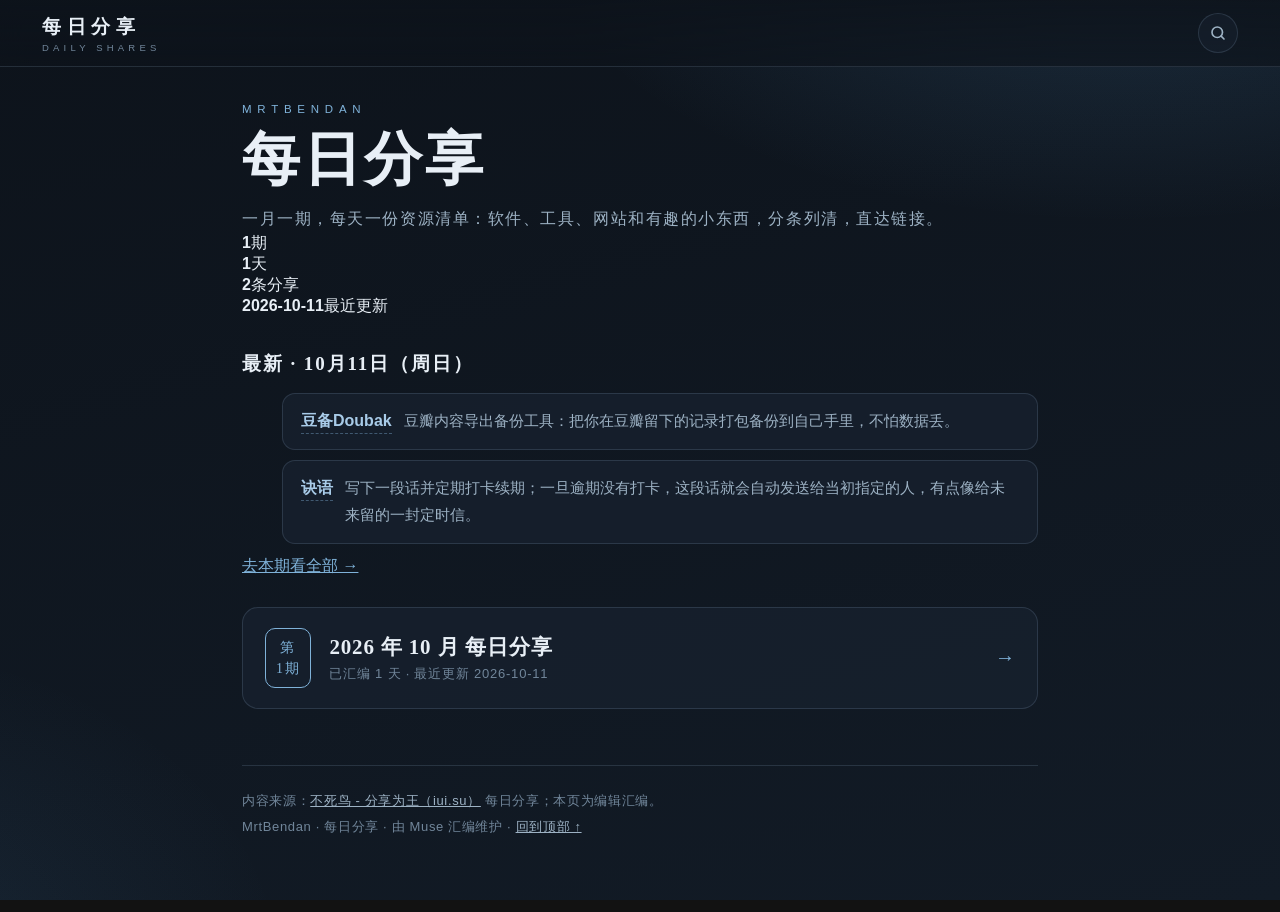
==== index.html @ 0f0625a2 "site: update index.html" ====
<!DOCTYPE html>
<html lang="zh-CN">
<head>
<meta charset="utf-8">
<meta name="viewport" content="width=device-width, initial-scale=1">
<title>MrtBendan · 每日分享</title>
<link rel="stylesheet" href="/style.css">
<script>document.documentElement.classList.add("js")</script>
</head>
<body>
<header class="topbar">
  <a class="brand" href="/"><span class="brand-txt">每日分享<small>DAILY SHARES</small></span></a>
  
  <div class="searchbox" id="searchbox">
    <button class="search-btn" id="searchBtn" aria-label="搜索">
      <svg class="ic-search" viewBox="0 0 24 24" fill="none" stroke="currentColor" stroke-width="2.2" stroke-linecap="round"><circle cx="11" cy="11" r="7"/><path d="M20 20l-3.8-3.8"/></svg>
      <svg class="ic-close" viewBox="0 0 24 24" fill="none" stroke="currentColor" stroke-width="2.2" stroke-linecap="round"><path d="M6 6l12 12M18 6L6 18"/></svg>
    </button>
    <input id="searchInput" type="text" placeholder="搜索资源名或关键词…" autocomplete="off">
    <button class="search-clear" id="searchClear" aria-label="清空">×</button>
  </div>
  <div class="search-panel" id="searchPanel">
    <p class="search-meta" id="searchMeta"></p>
    <ul class="search-results" id="searchResults"></ul>
    <p class="search-empty" id="searchEmpty" style="display:none"></p>
  </div>

</header>
<main class="wrap">
  <p class="kicker">MrtBendan</p>
  <h1 class="title">每日分享</h1>
  <p class="sub">一月一期，每天一份资源清单：软件、工具、网站和有趣的小东西，分条列清，直达链接。</p>
  <div class="metastrip"><div class="m"><b>1</b><span>期</span></div><div class="m"><b>1</b><span>天</span></div><div class="m"><b>2</b><span>条分享</span></div><div class="m"><b>2026-10-11</b><span>最近更新</span></div></div>
  <section class="latest reveal"><h3>最新 · 10月11日（周日）</h3><ul class="items"><li><a class="name" href="https://doubak.com/" target="_blank" rel="noopener">豆备Doubak</a><span class="desc">豆瓣内容导出备份工具：把你在豆瓣留下的记录打包备份到自己手里，不怕数据丢。</span></li>
<li><a class="name" href="https://www.jueyu.xyz/" target="_blank" rel="noopener">诀语</a><span class="desc">写下一段话并定期打卡续期；一旦逾期没有打卡，这段话就会自动发送给当初指定的人，有点像给未来留的一封定时信。</span></li></ul><p style="margin-top:12px"><a href="/2026-10.html#d20261011" style="color:var(--accent)">去本期看全部 →</a></p></section>
  <div class="issue-list"><a class="issue-card reveal" href="/2026-10.html"><span class="issue-no">第<br>1期</span><span><h2>2026 年 10 月 每日分享</h2><p>已汇编 1 天 · 最近更新 2026-10-11</p></span><span class="go">→</span></a></div>
  <footer>
    <p>内容来源：<a href="https://iui.su/" target="_blank" rel="noopener">不死鸟 - 分享为王（iui.su）</a> 每日分享；本页为编辑汇编。</p>
    <p>MrtBendan · 每日分享 · 由 Muse 汇编维护 · <a class="top-link" href="#">回到顶部 ↑</a></p>
  </footer>
</main>
<script src="/search.js" defer></script>
<script src="/ui.js" defer></script>
</body>
</html>
---- style.css ----
:root{
  color-scheme:dark;
  --bg:#0d131b; --bg2:#121b26; --panel:rgba(24,34,48,.72); --line:rgba(160,190,220,.16);
  --ink:#e8eff6; --ink2:#9db2c4; --ink3:#71869a; --accent:#7fb2d9; --accent2:#a8cbe8;
  --tag:#233246; --ad:#4a3a26;
}
*{margin:0;box-sizing:border-box}
html{scroll-behavior:smooth}
body{
  font-family:"Noto Sans CJK SC","PingFang SC",sans-serif; color:var(--ink); min-height:100vh;
  background:
    radial-gradient(1000px 520px at 88% -10%, rgba(94,164,219,.20), transparent 60%),
    radial-gradient(800px 600px at -12% 108%, rgba(94,164,219,.10), transparent 55%),
    linear-gradient(165deg, var(--bg) 0%, var(--bg2) 100%);
  background-attachment:fixed;
}
a{color:inherit}
.topbar{
  position:sticky; top:0; z-index:50; display:flex; align-items:center; justify-content:space-between;
  padding:13px clamp(16px,4vw,42px); backdrop-filter:blur(12px); -webkit-backdrop-filter:blur(12px);
  background:linear-gradient(180deg, rgba(13,19,27,.88), rgba(13,19,27,.66)); border-bottom:1px solid var(--line);
}
.brand{font-family:"Noto Serif CJK SC","Songti SC",serif; font-weight:700; font-size:19px; letter-spacing:.3em; text-decoration:none}
.brand small{display:block; font-family:"Noto Sans CJK SC",sans-serif; font-weight:400; font-size:9.5px; letter-spacing:.44em; color:var(--ink3); margin-top:2px}
.topnav{display:flex; gap:8px}
.topnav a{font-size:13.5px; padding:7px 14px; border-radius:999px; border:1px solid var(--line); text-decoration:none; color:var(--ink2); transition:all .25s}
.topnav a:hover{color:var(--ink); border-color:var(--accent); transform:translateY(-1px)}
.wrap{max-width:860px; margin:0 auto; padding:clamp(22px,4vh,44px) clamp(16px,4vw,32px) 72px}
.kicker{font-size:11.5px; letter-spacing:.5em; color:var(--accent); text-transform:uppercase}
h1.title{
  font-family:"Noto Serif CJK SC","Songti SC",serif; font-size:clamp(38px,7vw,58px); line-height:1.15;
  letter-spacing:.05em; margin:12px 0 10px; font-weight:900;
}
.sub{color:var(--ink2); font-size:15.5px; letter-spacing:.1em; line-height:1.9}
.about{
  margin:26px 0 8px; padding:16px 20px; border:1px solid var(--line); border-radius:14px;
  background:var(--panel); color:var(--ink2); font-size:14px; line-height:1.95;
}
.about b{color:var(--ink)}
.issue-list{display:grid; gap:14px; margin-top:30px}
.issue-card{
  display:flex; align-items:center; gap:18px; padding:20px 22px; border:1px solid var(--line); border-radius:16px;
  background:var(--panel); text-decoration:none; transition:transform .25s, border-color .25s;
}
.issue-card:hover{transform:translateY(-2px); border-color:var(--accent)}
.issue-no{
  flex:none; font-family:"Noto Serif CJK SC",serif; font-size:14px; color:var(--accent);
  border:1px solid var(--accent); border-radius:10px; padding:8px 10px; letter-spacing:.12em; text-align:center; line-height:1.5;
}
.issue-card h2{font-family:"Noto Serif CJK SC",serif; font-size:21px; letter-spacing:.04em}
.issue-card p{color:var(--ink3); font-size:13px; margin-top:4px; letter-spacing:.06em}
.issue-card .go{margin-left:auto; color:var(--accent); font-size:20px; flex:none}
.dayindex{display:flex; flex-wrap:wrap; gap:7px; margin:24px 0 4px}
.dayindex a{
  font-size:12.5px; padding:5px 11px; border-radius:999px; border:1px solid var(--line);
  color:var(--ink2); text-decoration:none; transition:all .2s;
}
.dayindex a:hover{border-color:var(--accent); color:var(--ink)}
.day{margin-top:38px; scroll-margin-top:84px}
.day h2{
  font-family:"Noto Serif CJK SC",serif; font-size:26px; letter-spacing:.06em;
  display:flex; align-items:baseline; gap:14px;
}
.day h2 .dow{font-family:"Noto Sans CJK SC",sans-serif; font-size:13px; color:var(--ink3); letter-spacing:.2em}
.day h2::after{content:""; flex:1; height:1px; background:var(--line); transform:translateY(-6px)}
.items{list-style:none; margin-top:16px; display:grid; gap:10px}
.items li{
  display:flex; gap:12px; align-items:baseline; padding:14px 18px; border:1px solid var(--line);
  border-radius:13px; background:var(--panel); transition:border-color .2s, transform .2s;
}
.items li:hover{border-color:rgba(127,178,217,.5); transform:translateX(3px)}
.items a.name{
  flex:none; font-weight:700; font-size:16px; color:var(--accent2); text-decoration:none;
  border-bottom:1px dashed rgba(127,178,217,.4); padding-bottom:1px;
}
.items a.name:hover{color:#fff}
.items .desc{color:var(--ink2); font-size:14.5px; line-height:1.85}
.items .tag{
  flex:none; font-size:11px; letter-spacing:.14em; padding:3px 9px; border-radius:99px;
  background:var(--tag); color:var(--ink2); transform:translateY(-1px);
}
.items .tag.ad{background:var(--ad); color:#e8c98a}
footer{margin-top:56px; padding-top:22px; border-top:1px solid var(--line); color:var(--ink3); font-size:13px; line-height:2; letter-spacing:.05em}
footer a{color:var(--ink2)}
.latest{margin-top:34px}
.latest h3{font-family:"Noto Serif CJK SC",serif; font-size:19px; letter-spacing:.1em; margin-bottom:6px; color:var(--ink)}
@media (max-width:560px){
  .items li{flex-wrap:wrap}
  .issue-card{gap:12px; padding:16px}
}

/* —— 搜索（组件1 搜索框展开 + 组件4 图标变形）—— */
.topbar{transition:box-shadow .3s}
.topright{display:flex; align-items:center; gap:14px}
.topnav{transition:opacity .25s ease, transform .25s ease}
.topbar.searching .topnav{opacity:0; transform:translateX(8px); pointer-events:none; position:absolute; visibility:hidden}
.searchbox{
  position:relative; display:flex; align-items:center; height:40px; width:40px; flex:none;
  border:1px solid var(--line); border-radius:999px; background:rgba(24,34,48,.5); overflow:hidden;
  transition:width .32s cubic-bezier(.22,.8,.28,1), border-color .25s, background .25s;
}
.searchbox.open{width:min(400px,58vw); border-color:var(--accent); background:rgba(24,34,48,.9)}
.search-btn{
  flex:none; width:38px; height:38px; border:0; background:transparent; color:var(--ink2); cursor:pointer;
  display:grid; place-items:center; position:relative;
}
.search-btn svg{position:absolute; width:18px; height:18px; transition:opacity .22s, transform .3s cubic-bezier(.22,.8,.28,1)}
.search-btn .ic-close{opacity:0; transform:rotate(-70deg) scale(.6)}
.searchbox.open .search-btn .ic-search{opacity:0; transform:rotate(70deg) scale(.6)}
.searchbox.open .search-btn .ic-close{opacity:1; transform:rotate(0) scale(1)}
.searchbox input{
  flex:1; min-width:0; border:0; outline:0; background:transparent; color:var(--ink);
  font-size:14.5px; opacity:0; transition:opacity .2s ease .08s; padding-right:4px;
}
.searchbox.open input{opacity:1}
.searchbox input::placeholder{color:var(--ink3)}
.search-clear{
  flex:none; width:28px; height:28px; margin-right:6px; border:0; border-radius:50%; cursor:pointer;
  background:var(--tag); color:var(--ink2); font-size:15px; line-height:1; display:none;
}
.searchbox.has-text .search-clear{display:block}
.search-panel{
  position:absolute; left:0; right:0; top:100%; padding:10px clamp(12px,3vw,32px) 14px;
  background:linear-gradient(180deg, rgba(13,19,27,.96), rgba(15,22,32,.94));
  border-bottom:1px solid var(--line); backdrop-filter:blur(14px); -webkit-backdrop-filter:blur(14px);
  opacity:0; transform:translateY(-6px); pointer-events:none; transition:opacity .22s ease, transform .28s cubic-bezier(.22,.8,.28,1);
  max-height:min(66vh,540px); overflow:auto;
}
.search-panel.show{opacity:1; transform:translateY(0); pointer-events:auto}
.search-meta{max-width:860px; margin:2px auto 8px; color:var(--ink3); font-size:12.5px; letter-spacing:.12em}
.search-results{max-width:860px; margin:0 auto; list-style:none; display:grid; gap:8px}
.search-results a{
  display:flex; gap:12px; align-items:baseline; padding:11px 15px; border:1px solid var(--line);
  border-radius:11px; background:var(--panel); text-decoration:none; transition:border-color .2s, transform .2s;
}
.search-results a:hover{border-color:var(--accent); transform:translateX(3px)}
.search-results .rname{flex:none; font-weight:700; color:var(--accent2); font-size:15px}
.search-results .rname mark{background:rgba(127,178,217,.35); color:#fff; border-radius:3px; padding:0 1px}
.search-results .rdesc{color:var(--ink2); font-size:13.5px; line-height:1.7; overflow:hidden; display:-webkit-box; -webkit-line-clamp:2; -webkit-box-orient:vertical}
.search-results .rdate{flex:none; color:var(--ink3); font-size:12px; letter-spacing:.08em}
.search-empty{max-width:860px; margin:6px auto; color:var(--ink2); font-size:14px; padding:10px 2px}
.day:target{animation:dayflash 1.8s ease-out}
@keyframes dayflash{0%{background:rgba(127,178,217,.14); border-radius:14px}100%{background:transparent}}
@media (max-width:560px){
  .searchbox.open{width:calc(100vw - 120px)}
  .brand small{display:none}
}
@media (prefers-reduced-motion:reduce){
  .searchbox, .search-panel, .search-btn svg, .topnav{transition:none}
  .day:target{animation:none}
  html{scroll-behavior:auto}
}
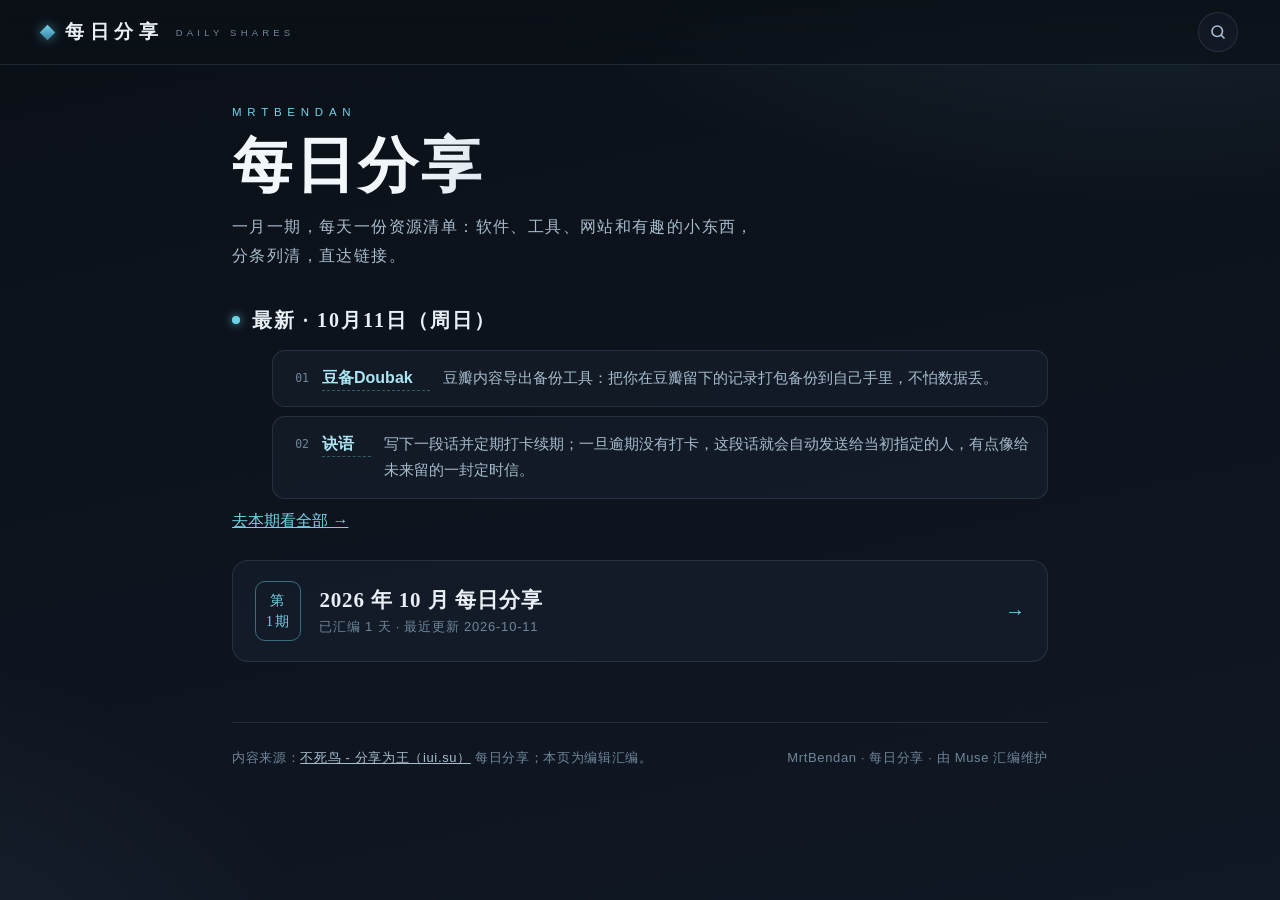
==== commit 7ce6ee15: "revert: back to v1 design (index)" ====
--- a/index.html
+++ b/index.html
@@ -5,11 +5,10 @@
 <meta name="viewport" content="width=device-width, initial-scale=1">
 <title>MrtBendan · 每日分享</title>
 <link rel="stylesheet" href="/style.css">
-<script>document.documentElement.classList.add("js")</script>
 </head>
 <body>
 <header class="topbar">
-  <a class="brand" href="/"><span class="brand-txt">每日分享<small>DAILY SHARES</small></span></a>
+  <a class="brand" href="/">每日分享<small>DAILY SHARES</small></a>
   
   <div class="searchbox" id="searchbox">
     <button class="search-btn" id="searchBtn" aria-label="搜索">
@@ -30,16 +29,14 @@
   <p class="kicker">MrtBendan</p>
   <h1 class="title">每日分享</h1>
   <p class="sub">一月一期，每天一份资源清单：软件、工具、网站和有趣的小东西，分条列清，直达链接。</p>
-  <div class="metastrip"><div class="m"><b>1</b><span>期</span></div><div class="m"><b>1</b><span>天</span></div><div class="m"><b>2</b><span>条分享</span></div><div class="m"><b>2026-10-11</b><span>最近更新</span></div></div>
-  <section class="latest reveal"><h3>最新 · 10月11日（周日）</h3><ul class="items"><li><a class="name" href="https://doubak.com/" target="_blank" rel="noopener">豆备Doubak</a><span class="desc">豆瓣内容导出备份工具：把你在豆瓣留下的记录打包备份到自己手里，不怕数据丢。</span></li>
+  <section class="latest"><h3>最新 · 10月11日（周日）</h3><ul class="items"><li><a class="name" href="https://doubak.com/" target="_blank" rel="noopener">豆备Doubak</a><span class="desc">豆瓣内容导出备份工具：把你在豆瓣留下的记录打包备份到自己手里，不怕数据丢。</span></li>
 <li><a class="name" href="https://www.jueyu.xyz/" target="_blank" rel="noopener">诀语</a><span class="desc">写下一段话并定期打卡续期；一旦逾期没有打卡，这段话就会自动发送给当初指定的人，有点像给未来留的一封定时信。</span></li></ul><p style="margin-top:12px"><a href="/2026-10.html#d20261011" style="color:var(--accent)">去本期看全部 →</a></p></section>
-  <div class="issue-list"><a class="issue-card reveal" href="/2026-10.html"><span class="issue-no">第<br>1期</span><span><h2>2026 年 10 月 每日分享</h2><p>已汇编 1 天 · 最近更新 2026-10-11</p></span><span class="go">→</span></a></div>
+  <div class="issue-list"><a class="issue-card" href="/2026-10.html"><span class="issue-no">第<br>1期</span><span><h2>2026 年 10 月 每日分享</h2><p>已汇编 1 天 · 最近更新 2026-10-11</p></span><span class="go">→</span></a></div>
   <footer>
     <p>内容来源：<a href="https://iui.su/" target="_blank" rel="noopener">不死鸟 - 分享为王（iui.su）</a> 每日分享；本页为编辑汇编。</p>
-    <p>MrtBendan · 每日分享 · 由 Muse 汇编维护 · <a class="top-link" href="#">回到顶部 ↑</a></p>
+    <p>MrtBendan · 每日分享 · 由 Muse 汇编维护</p>
   </footer>
 </main>
 <script src="/search.js" defer></script>
-<script src="/ui.js" defer></script>
 </body>
 </html>
--- a/style.css
+++ b/style.css
@@ -1,110 +1,198 @@
+/* MrtBendan · 每日分享 v2 —— 银灰深空 + 电光青，内容优先 */
 :root{
   color-scheme:dark;
-  --bg:#0d131b; --bg2:#121b26; --panel:rgba(24,34,48,.72); --line:rgba(160,190,220,.16);
-  --ink:#e8eff6; --ink2:#9db2c4; --ink3:#71869a; --accent:#7fb2d9; --accent2:#a8cbe8;
-  --tag:#233246; --ad:#4a3a26;
+  --bg:#0b1017; --bg2:#101825; --panel:rgba(22,31,45,.66); --panel2:rgba(27,38,55,.85);
+  --line:rgba(158,190,219,.14); --line2:rgba(158,190,219,.28);
+  --ink:#e9eff5; --ink2:#a7bccd; --ink3:#6f8699;
+  --accent:#6fd3e7; --accent2:#a9e6f2; --silver:#c8d6e2;
+  --tag:#223146; --ad:#4a3a26;
+  --ease:cubic-bezier(.22,.8,.28,1);
 }
 *{margin:0;box-sizing:border-box}
 html{scroll-behavior:smooth}
 body{
   font-family:"Noto Sans CJK SC","PingFang SC",sans-serif; color:var(--ink); min-height:100vh;
   background:
-    radial-gradient(1000px 520px at 88% -10%, rgba(94,164,219,.20), transparent 60%),
-    radial-gradient(800px 600px at -12% 108%, rgba(94,164,219,.10), transparent 55%),
-    linear-gradient(165deg, var(--bg) 0%, var(--bg2) 100%);
+    radial-gradient(1100px 540px at 88% -12%, rgba(111,211,231,.13), transparent 58%),
+    radial-gradient(900px 640px at -14% 110%, rgba(120,150,190,.10), transparent 55%),
+    linear-gradient(168deg, var(--bg) 0%, var(--bg2) 100%);
   background-attachment:fixed;
 }
 a{color:inherit}
+::selection{background:rgba(111,211,231,.35)}
+
+/* —— 顶栏 —— */
 .topbar{
   position:sticky; top:0; z-index:50; display:flex; align-items:center; justify-content:space-between;
-  padding:13px clamp(16px,4vw,42px); backdrop-filter:blur(12px); -webkit-backdrop-filter:blur(12px);
-  background:linear-gradient(180deg, rgba(13,19,27,.88), rgba(13,19,27,.66)); border-bottom:1px solid var(--line);
-}
-.brand{font-family:"Noto Serif CJK SC","Songti SC",serif; font-weight:700; font-size:19px; letter-spacing:.3em; text-decoration:none}
-.brand small{display:block; font-family:"Noto Sans CJK SC",sans-serif; font-weight:400; font-size:9.5px; letter-spacing:.44em; color:var(--ink3); margin-top:2px}
-.topnav{display:flex; gap:8px}
-.topnav a{font-size:13.5px; padding:7px 14px; border-radius:999px; border:1px solid var(--line); text-decoration:none; color:var(--ink2); transition:all .25s}
-.topnav a:hover{color:var(--ink); border-color:var(--accent); transform:translateY(-1px)}
-.wrap{max-width:860px; margin:0 auto; padding:clamp(22px,4vh,44px) clamp(16px,4vw,32px) 72px}
+  padding:12px clamp(16px,4vw,42px);
+  background:linear-gradient(180deg, rgba(11,16,23,.9), rgba(11,16,23,.68));
+  backdrop-filter:blur(14px); -webkit-backdrop-filter:blur(14px);
+  border-bottom:1px solid var(--line);
+}
+.brand{
+  font-family:"Noto Serif CJK SC","Songti SC",serif; font-weight:700; font-size:19px;
+  letter-spacing:.3em; text-decoration:none; display:flex; align-items:center; gap:12px;
+}
+.brand::before{
+  content:""; width:11px; height:11px; flex:none; transform:rotate(45deg);
+  background:linear-gradient(135deg, var(--accent), #3d7ea6);
+  box-shadow:0 0 12px rgba(111,211,231,.55);
+}
+.brand small{
+  font-family:"Noto Sans CJK SC",sans-serif; font-weight:400; font-size:9.5px;
+  letter-spacing:.44em; color:var(--ink3);
+}
+.brand .brand-txt{display:flex; flex-direction:column; gap:2px}
+
+/* —— 版心 —— */
+.wrap{max-width:880px; margin:0 auto; padding:clamp(24px,4.5vh,48px) clamp(16px,4vw,32px) 76px}
 .kicker{font-size:11.5px; letter-spacing:.5em; color:var(--accent); text-transform:uppercase}
 h1.title{
-  font-family:"Noto Serif CJK SC","Songti SC",serif; font-size:clamp(38px,7vw,58px); line-height:1.15;
-  letter-spacing:.05em; margin:12px 0 10px; font-weight:900;
-}
-.sub{color:var(--ink2); font-size:15.5px; letter-spacing:.1em; line-height:1.9}
+  font-family:"Noto Serif CJK SC","Songti SC",serif; font-weight:900; line-height:1.14;
+  font-size:clamp(40px,7vw,60px); letter-spacing:.05em; margin:14px 0 12px;
+  background:linear-gradient(100deg, #f2f7fb 20%, var(--silver) 48%, #7d99b0 78%);
+  -webkit-background-clip:text; background-clip:text; -webkit-text-fill-color:transparent;
+}
+.sub{color:var(--ink2); font-size:15.5px; letter-spacing:.09em; line-height:1.9; max-width:34em}
+
+/* —— 数据条（首页 hero / 期页头共用）—— */
+.metastrip{
+  display:flex; flex-wrap:wrap; gap:10px 34px; margin-top:26px; padding:15px 2px 17px;
+  border-top:1px solid var(--line); border-bottom:1px solid var(--line);
+}
+.metastrip .m{display:flex; align-items:baseline; gap:9px}
+.metastrip .m b{
+  font-family:"SF Mono","JetBrains Mono",Consolas,monospace; font-size:21px; font-weight:600; color:var(--accent2);
+}
+.metastrip .m span{font-size:12.5px; letter-spacing:.22em; color:var(--ink3)}
+
+/* —— 期页头：幽灵期号 —— */
+.issue-head{position:relative}
+.ghost{
+  position:absolute; right:-6px; top:-30px; z-index:-1; user-select:none; pointer-events:none;
+  font-family:"Noto Serif CJK SC",serif; font-weight:900; font-size:clamp(120px,22vw,190px); line-height:1;
+  color:transparent; -webkit-text-stroke:1px rgba(158,190,219,.13);
+}
 .about{
-  margin:26px 0 8px; padding:16px 20px; border:1px solid var(--line); border-radius:14px;
+  margin:24px 0 6px; padding:16px 20px; border:1px solid var(--line); border-radius:14px;
   background:var(--panel); color:var(--ink2); font-size:14px; line-height:1.95;
 }
 .about b{color:var(--ink)}
-.issue-list{display:grid; gap:14px; margin-top:30px}
+
+/* —— 期数卡片（首页）—— */
+.issue-list{display:grid; gap:13px; margin-top:28px}
 .issue-card{
   display:flex; align-items:center; gap:18px; padding:20px 22px; border:1px solid var(--line); border-radius:16px;
-  background:var(--panel); text-decoration:none; transition:transform .25s, border-color .25s;
-}
-.issue-card:hover{transform:translateY(-2px); border-color:var(--accent)}
+  background:var(--panel); text-decoration:none;
+  transition:transform .3s var(--ease), border-color .3s, background .3s;
+}
+.issue-card:hover{transform:translateY(-3px); border-color:var(--line2); background:var(--panel2)}
 .issue-no{
   flex:none; font-family:"Noto Serif CJK SC",serif; font-size:14px; color:var(--accent);
-  border:1px solid var(--accent); border-radius:10px; padding:8px 10px; letter-spacing:.12em; text-align:center; line-height:1.5;
+  border:1px solid rgba(111,211,231,.45); border-radius:10px; padding:8px 10px; letter-spacing:.12em; text-align:center; line-height:1.5;
 }
 .issue-card h2{font-family:"Noto Serif CJK SC",serif; font-size:21px; letter-spacing:.04em}
 .issue-card p{color:var(--ink3); font-size:13px; margin-top:4px; letter-spacing:.06em}
-.issue-card .go{margin-left:auto; color:var(--accent); font-size:20px; flex:none}
-.dayindex{display:flex; flex-wrap:wrap; gap:7px; margin:24px 0 4px}
+.issue-card .go{
+  margin-left:auto; flex:none; color:var(--accent); font-size:20px;
+  transition:transform .3s var(--ease);
+}
+.issue-card:hover .go{transform:translateX(5px)}
+
+/* —— 最新区 —— */
+.latest{margin-top:36px}
+.latest h3{
+  font-family:"Noto Serif CJK SC",serif; font-size:20px; letter-spacing:.1em; color:var(--ink);
+  display:flex; align-items:center; gap:12px; margin-bottom:8px;
+}
+.latest h3::before{content:""; width:8px; height:8px; border-radius:50%; background:var(--accent); box-shadow:0 0 10px rgba(111,211,231,.8)}
+.latest .more{margin-top:13px; font-size:14px}
+.latest .more a{color:var(--accent); text-decoration:none; border-bottom:1px dashed rgba(111,211,231,.4); padding-bottom:1px}
+
+/* —— 日期索引（期页吸顶）—— */
+.dayindex{
+  position:sticky; top:61px; z-index:40; display:flex; flex-wrap:wrap; gap:7px;
+  margin:22px -8px 2px; padding:10px 8px; border-radius:12px;
+  background:linear-gradient(180deg, rgba(11,16,23,.88), rgba(11,16,23,.78));
+  backdrop-filter:blur(12px); -webkit-backdrop-filter:blur(12px);
+}
 .dayindex a{
-  font-size:12.5px; padding:5px 11px; border-radius:999px; border:1px solid var(--line);
-  color:var(--ink2); text-decoration:none; transition:all .2s;
+  font-size:12.5px; padding:5px 12px; border-radius:999px; border:1px solid var(--line);
+  color:var(--ink2); text-decoration:none; transition:all .22s var(--ease);
 }
 .dayindex a:hover{border-color:var(--accent); color:var(--ink)}
-.day{margin-top:38px; scroll-margin-top:84px}
-.day h2{
-  font-family:"Noto Serif CJK SC",serif; font-size:26px; letter-spacing:.06em;
-  display:flex; align-items:baseline; gap:14px;
-}
-.day h2 .dow{font-family:"Noto Sans CJK SC",sans-serif; font-size:13px; color:var(--ink3); letter-spacing:.2em}
-.day h2::after{content:""; flex:1; height:1px; background:var(--line); transform:translateY(-6px)}
-.items{list-style:none; margin-top:16px; display:grid; gap:10px}
+.dayindex a.on{background:rgba(111,211,231,.16); border-color:var(--accent); color:#fff}
+
+/* —— 每一天 —— */
+.day{margin-top:42px; scroll-margin-top:126px}
+.day h2{display:flex; align-items:center; gap:16px}
+.day .dnum{
+  font-family:"Noto Serif CJK SC",serif; font-weight:900; font-size:44px; line-height:1;
+  color:var(--silver);
+}
+.day .dmeta{display:flex; flex-direction:column; gap:2px}
+.day .dmeta .dm{font-size:15px; letter-spacing:.3em; color:var(--ink)}
+.day .dmeta .dow{font-size:11.5px; letter-spacing:.34em; color:var(--ink3)}
+.day h2::after{content:""; flex:1; height:1px; background:linear-gradient(90deg, var(--line2), transparent)}
+
+/* —— 条目行 —— */
+.items{list-style:none; margin-top:16px; display:grid; gap:9px; counter-reset:item}
 .items li{
-  display:flex; gap:12px; align-items:baseline; padding:14px 18px; border:1px solid var(--line);
-  border-radius:13px; background:var(--panel); transition:border-color .2s, transform .2s;
-}
-.items li:hover{border-color:rgba(127,178,217,.5); transform:translateX(3px)}
+  counter-increment:item; display:flex; gap:13px; align-items:baseline;
+  padding:14px 18px 14px 14px; border:1px solid var(--line); border-radius:13px; background:var(--panel);
+  transition:border-color .25s, transform .25s var(--ease), background .25s;
+}
+.items li:hover{border-color:var(--line2); transform:translateX(3px); background:var(--panel2)}
+.items li::before{
+  content:counter(item, decimal-leading-zero); flex:none;
+  font-family:"SF Mono","JetBrains Mono",Consolas,monospace; font-size:11.5px; color:var(--ink3);
+  transform:translateY(-1px); min-width:22px; text-align:right;
+}
 .items a.name{
   flex:none; font-weight:700; font-size:16px; color:var(--accent2); text-decoration:none;
-  border-bottom:1px dashed rgba(127,178,217,.4); padding-bottom:1px;
-}
-.items a.name:hover{color:#fff}
+  border-bottom:1px dashed rgba(111,211,231,.35); padding-bottom:1px; transition:color .2s;
+}
+.items a.name::after{
+  content:"↗"; margin-left:5px; font-size:12px; color:var(--accent);
+  opacity:0; transition:opacity .22s;
+}
+.items li:hover a.name{color:#fff}
+.items li:hover a.name::after{opacity:1}
 .items .desc{color:var(--ink2); font-size:14.5px; line-height:1.85}
 .items .tag{
   flex:none; font-size:11px; letter-spacing:.14em; padding:3px 9px; border-radius:99px;
   background:var(--tag); color:var(--ink2); transform:translateY(-1px);
 }
 .items .tag.ad{background:var(--ad); color:#e8c98a}
-footer{margin-top:56px; padding-top:22px; border-top:1px solid var(--line); color:var(--ink3); font-size:13px; line-height:2; letter-spacing:.05em}
+
+/* —— 页脚 —— */
+footer{
+  margin-top:60px; padding-top:22px; border-top:1px solid var(--line);
+  display:flex; flex-wrap:wrap; gap:8px 30px; justify-content:space-between; align-items:baseline;
+  color:var(--ink3); font-size:13px; line-height:2; letter-spacing:.05em;
+}
 footer a{color:var(--ink2)}
-.latest{margin-top:34px}
-.latest h3{font-family:"Noto Serif CJK SC",serif; font-size:19px; letter-spacing:.1em; margin-bottom:6px; color:var(--ink)}
-@media (max-width:560px){
-  .items li{flex-wrap:wrap}
-  .issue-card{gap:12px; padding:16px}
-}
+footer .top-link{text-decoration:none; border-bottom:1px dashed var(--line2); padding-bottom:1px}
+footer .top-link:hover{color:var(--ink)}
+
+/* —— 入场动画（JS 在场才隐藏初态）—— */
+html.js .reveal{opacity:0; transform:translateY(12px); transition:opacity .55s var(--ease), transform .55s var(--ease)}
+html.js .reveal.in{opacity:1; transform:translateY(0)}
 
 /* —— 搜索（组件1 搜索框展开 + 组件4 图标变形）—— */
-.topbar{transition:box-shadow .3s}
-.topright{display:flex; align-items:center; gap:14px}
 .topnav{transition:opacity .25s ease, transform .25s ease}
 .topbar.searching .topnav{opacity:0; transform:translateX(8px); pointer-events:none; position:absolute; visibility:hidden}
 .searchbox{
   position:relative; display:flex; align-items:center; height:40px; width:40px; flex:none;
-  border:1px solid var(--line); border-radius:999px; background:rgba(24,34,48,.5); overflow:hidden;
-  transition:width .32s cubic-bezier(.22,.8,.28,1), border-color .25s, background .25s;
-}
-.searchbox.open{width:min(400px,58vw); border-color:var(--accent); background:rgba(24,34,48,.9)}
+  border:1px solid var(--line); border-radius:999px; background:rgba(22,31,45,.5); overflow:hidden;
+  transition:width .32s var(--ease), border-color .25s, background .25s;
+}
+.searchbox.open{width:min(400px,58vw); border-color:var(--accent); background:rgba(22,31,45,.92)}
 .search-btn{
   flex:none; width:38px; height:38px; border:0; background:transparent; color:var(--ink2); cursor:pointer;
   display:grid; place-items:center; position:relative;
 }
-.search-btn svg{position:absolute; width:18px; height:18px; transition:opacity .22s, transform .3s cubic-bezier(.22,.8,.28,1)}
+.search-btn svg{position:absolute; width:18px; height:18px; transition:opacity .22s, transform .3s var(--ease)}
 .search-btn .ic-close{opacity:0; transform:rotate(-70deg) scale(.6)}
 .searchbox.open .search-btn .ic-search{opacity:0; transform:rotate(70deg) scale(.6)}
 .searchbox.open .search-btn .ic-close{opacity:1; transform:rotate(0) scale(1)}
@@ -121,32 +209,40 @@
 .searchbox.has-text .search-clear{display:block}
 .search-panel{
   position:absolute; left:0; right:0; top:100%; padding:10px clamp(12px,3vw,32px) 14px;
-  background:linear-gradient(180deg, rgba(13,19,27,.96), rgba(15,22,32,.94));
+  background:linear-gradient(180deg, rgba(11,16,23,.97), rgba(13,20,30,.95));
   border-bottom:1px solid var(--line); backdrop-filter:blur(14px); -webkit-backdrop-filter:blur(14px);
-  opacity:0; transform:translateY(-6px); pointer-events:none; transition:opacity .22s ease, transform .28s cubic-bezier(.22,.8,.28,1);
+  opacity:0; transform:translateY(-6px); pointer-events:none; transition:opacity .22s ease, transform .28s var(--ease);
   max-height:min(66vh,540px); overflow:auto;
 }
 .search-panel.show{opacity:1; transform:translateY(0); pointer-events:auto}
-.search-meta{max-width:860px; margin:2px auto 8px; color:var(--ink3); font-size:12.5px; letter-spacing:.12em}
-.search-results{max-width:860px; margin:0 auto; list-style:none; display:grid; gap:8px}
+.search-meta{max-width:880px; margin:2px auto 8px; color:var(--ink3); font-size:12.5px; letter-spacing:.12em}
+.search-results{max-width:880px; margin:0 auto; list-style:none; display:grid; gap:8px}
 .search-results a{
   display:flex; gap:12px; align-items:baseline; padding:11px 15px; border:1px solid var(--line);
-  border-radius:11px; background:var(--panel); text-decoration:none; transition:border-color .2s, transform .2s;
+  border-radius:11px; background:var(--panel); text-decoration:none; transition:border-color .2s, transform .2s var(--ease);
 }
 .search-results a:hover{border-color:var(--accent); transform:translateX(3px)}
 .search-results .rname{flex:none; font-weight:700; color:var(--accent2); font-size:15px}
-.search-results .rname mark{background:rgba(127,178,217,.35); color:#fff; border-radius:3px; padding:0 1px}
+.search-results .rname mark{background:rgba(111,211,231,.32); color:#fff; border-radius:3px; padding:0 1px}
 .search-results .rdesc{color:var(--ink2); font-size:13.5px; line-height:1.7; overflow:hidden; display:-webkit-box; -webkit-line-clamp:2; -webkit-box-orient:vertical}
 .search-results .rdate{flex:none; color:var(--ink3); font-size:12px; letter-spacing:.08em}
-.search-empty{max-width:860px; margin:6px auto; color:var(--ink2); font-size:14px; padding:10px 2px}
+.search-empty{max-width:880px; margin:6px auto; color:var(--ink2); font-size:14px; padding:10px 2px}
 .day:target{animation:dayflash 1.8s ease-out}
-@keyframes dayflash{0%{background:rgba(127,178,217,.14); border-radius:14px}100%{background:transparent}}
+@keyframes dayflash{0%{background:rgba(111,211,231,.13); border-radius:14px}100%{background:transparent}}
+
 @media (max-width:560px){
-  .searchbox.open{width:calc(100vw - 120px)}
+  .items li{flex-wrap:wrap}
+  .issue-card{gap:12px; padding:16px}
+  .searchbox.open{width:calc(100vw - 118px)}
+  .brand{letter-spacing:.18em}
   .brand small{display:none}
+  .metastrip{gap:8px 22px}
+  .day .dnum{font-size:34px}
+  .dayindex{top:57px}
 }
 @media (prefers-reduced-motion:reduce){
-  .searchbox, .search-panel, .search-btn svg, .topnav{transition:none}
+  .searchbox, .search-panel, .search-btn svg, .topnav, .issue-card, .items li{transition:none}
+  html.js .reveal{opacity:1; transform:none; transition:none}
   .day:target{animation:none}
   html{scroll-behavior:auto}
 }
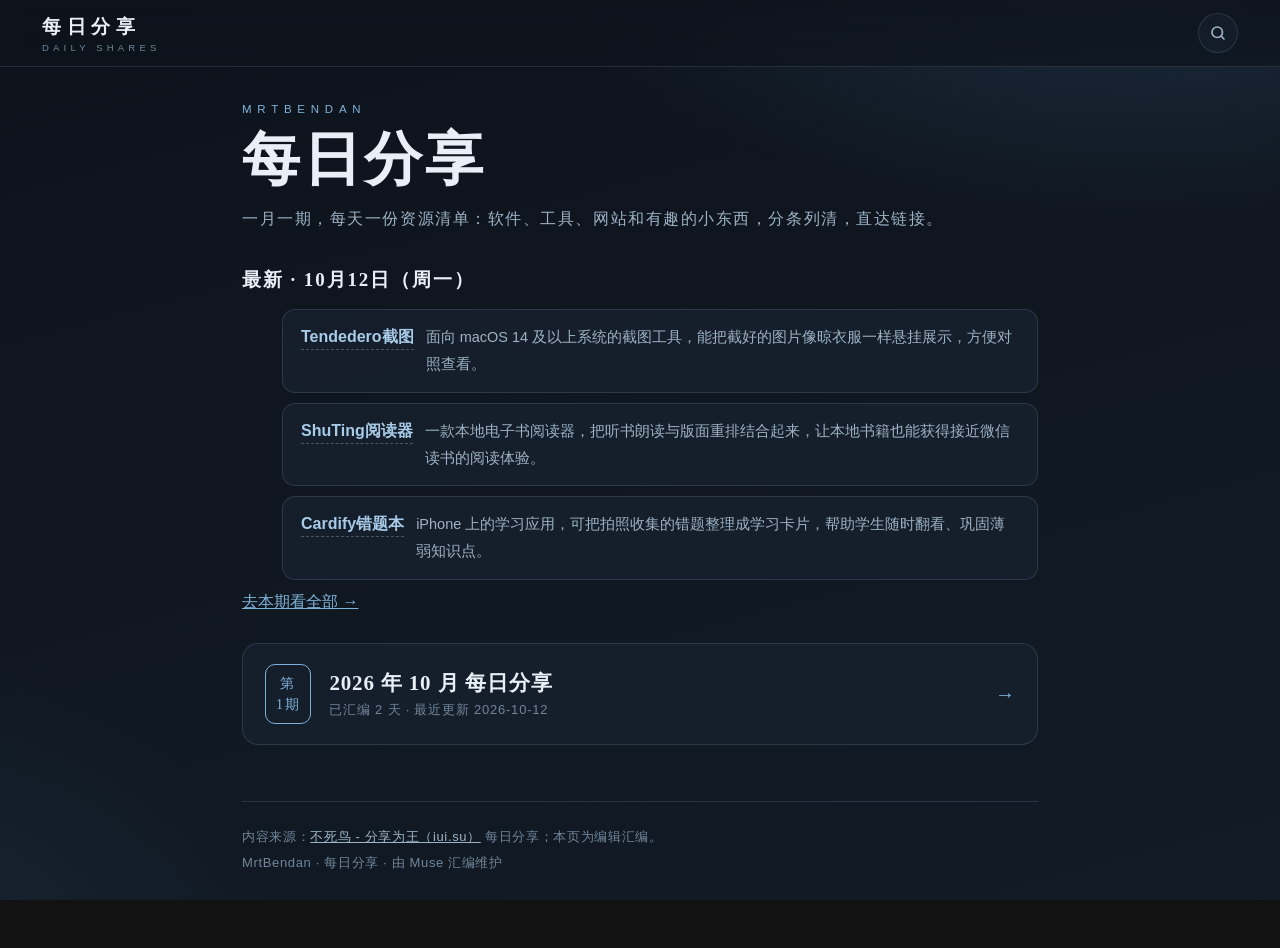
==== commit 5adc2d64: "site: update index.html" ====
--- a/index.html
+++ b/index.html
@@ -29,9 +29,10 @@
   <p class="kicker">MrtBendan</p>
   <h1 class="title">每日分享</h1>
   <p class="sub">一月一期，每天一份资源清单：软件、工具、网站和有趣的小东西，分条列清，直达链接。</p>
-  <section class="latest"><h3>最新 · 10月11日（周日）</h3><ul class="items"><li><a class="name" href="https://doubak.com/" target="_blank" rel="noopener">豆备Doubak</a><span class="desc">豆瓣内容导出备份工具：把你在豆瓣留下的记录打包备份到自己手里，不怕数据丢。</span></li>
-<li><a class="name" href="https://www.jueyu.xyz/" target="_blank" rel="noopener">诀语</a><span class="desc">写下一段话并定期打卡续期；一旦逾期没有打卡，这段话就会自动发送给当初指定的人，有点像给未来留的一封定时信。</span></li></ul><p style="margin-top:12px"><a href="/2026-10.html#d20261011" style="color:var(--accent)">去本期看全部 →</a></p></section>
-  <div class="issue-list"><a class="issue-card" href="/2026-10.html"><span class="issue-no">第<br>1期</span><span><h2>2026 年 10 月 每日分享</h2><p>已汇编 1 天 · 最近更新 2026-10-11</p></span><span class="go">→</span></a></div>
+  <section class="latest"><h3>最新 · 10月12日（周一）</h3><ul class="items"><li><a class="name" href="https://tendedero.app/" target="_blank" rel="noopener">Tendedero截图</a><span class="desc">面向 macOS 14 及以上系统的截图工具，能把截好的图片像晾衣服一样悬挂展示，方便对照查看。</span></li>
+<li><a class="name" href="https://github.com/zanbinxu/shuting" target="_blank" rel="noopener">ShuTing阅读器</a><span class="desc">一款本地电子书阅读器，把听书朗读与版面重排结合起来，让本地书籍也能获得接近微信读书的阅读体验。</span></li>
+<li><a class="name" href="https://blynkai.app/cardify/" target="_blank" rel="noopener">Cardify错题本</a><span class="desc">iPhone 上的学习应用，可把拍照收集的错题整理成学习卡片，帮助学生随时翻看、巩固薄弱知识点。</span></li></ul><p style="margin-top:12px"><a href="/2026-10.html#d20261012" style="color:var(--accent)">去本期看全部 →</a></p></section>
+  <div class="issue-list"><a class="issue-card" href="/2026-10.html"><span class="issue-no">第<br>1期</span><span><h2>2026 年 10 月 每日分享</h2><p>已汇编 2 天 · 最近更新 2026-10-12</p></span><span class="go">→</span></a></div>
   <footer>
     <p>内容来源：<a href="https://iui.su/" target="_blank" rel="noopener">不死鸟 - 分享为王（iui.su）</a> 每日分享；本页为编辑汇编。</p>
     <p>MrtBendan · 每日分享 · 由 Muse 汇编维护</p>
--- a/style.css
+++ b/style.css
@@ -1,198 +1,110 @@
-/* MrtBendan · 每日分享 v2 —— 银灰深空 + 电光青，内容优先 */
 :root{
   color-scheme:dark;
-  --bg:#0b1017; --bg2:#101825; --panel:rgba(22,31,45,.66); --panel2:rgba(27,38,55,.85);
-  --line:rgba(158,190,219,.14); --line2:rgba(158,190,219,.28);
-  --ink:#e9eff5; --ink2:#a7bccd; --ink3:#6f8699;
-  --accent:#6fd3e7; --accent2:#a9e6f2; --silver:#c8d6e2;
-  --tag:#223146; --ad:#4a3a26;
-  --ease:cubic-bezier(.22,.8,.28,1);
+  --bg:#0d131b; --bg2:#121b26; --panel:rgba(24,34,48,.72); --line:rgba(160,190,220,.16);
+  --ink:#e8eff6; --ink2:#9db2c4; --ink3:#71869a; --accent:#7fb2d9; --accent2:#a8cbe8;
+  --tag:#233246; --ad:#4a3a26;
 }
 *{margin:0;box-sizing:border-box}
 html{scroll-behavior:smooth}
 body{
   font-family:"Noto Sans CJK SC","PingFang SC",sans-serif; color:var(--ink); min-height:100vh;
   background:
-    radial-gradient(1100px 540px at 88% -12%, rgba(111,211,231,.13), transparent 58%),
-    radial-gradient(900px 640px at -14% 110%, rgba(120,150,190,.10), transparent 55%),
-    linear-gradient(168deg, var(--bg) 0%, var(--bg2) 100%);
+    radial-gradient(1000px 520px at 88% -10%, rgba(94,164,219,.20), transparent 60%),
+    radial-gradient(800px 600px at -12% 108%, rgba(94,164,219,.10), transparent 55%),
+    linear-gradient(165deg, var(--bg) 0%, var(--bg2) 100%);
   background-attachment:fixed;
 }
 a{color:inherit}
-::selection{background:rgba(111,211,231,.35)}
-
-/* —— 顶栏 —— */
 .topbar{
   position:sticky; top:0; z-index:50; display:flex; align-items:center; justify-content:space-between;
-  padding:12px clamp(16px,4vw,42px);
-  background:linear-gradient(180deg, rgba(11,16,23,.9), rgba(11,16,23,.68));
-  backdrop-filter:blur(14px); -webkit-backdrop-filter:blur(14px);
-  border-bottom:1px solid var(--line);
+  padding:13px clamp(16px,4vw,42px); backdrop-filter:blur(12px); -webkit-backdrop-filter:blur(12px);
+  background:linear-gradient(180deg, rgba(13,19,27,.88), rgba(13,19,27,.66)); border-bottom:1px solid var(--line);
 }
-.brand{
-  font-family:"Noto Serif CJK SC","Songti SC",serif; font-weight:700; font-size:19px;
-  letter-spacing:.3em; text-decoration:none; display:flex; align-items:center; gap:12px;
-}
-.brand::before{
-  content:""; width:11px; height:11px; flex:none; transform:rotate(45deg);
-  background:linear-gradient(135deg, var(--accent), #3d7ea6);
-  box-shadow:0 0 12px rgba(111,211,231,.55);
-}
-.brand small{
-  font-family:"Noto Sans CJK SC",sans-serif; font-weight:400; font-size:9.5px;
-  letter-spacing:.44em; color:var(--ink3);
-}
-.brand .brand-txt{display:flex; flex-direction:column; gap:2px}
-
-/* —— 版心 —— */
-.wrap{max-width:880px; margin:0 auto; padding:clamp(24px,4.5vh,48px) clamp(16px,4vw,32px) 76px}
+.brand{font-family:"Noto Serif CJK SC","Songti SC",serif; font-weight:700; font-size:19px; letter-spacing:.3em; text-decoration:none}
+.brand small{display:block; font-family:"Noto Sans CJK SC",sans-serif; font-weight:400; font-size:9.5px; letter-spacing:.44em; color:var(--ink3); margin-top:2px}
+.topnav{display:flex; gap:8px}
+.topnav a{font-size:13.5px; padding:7px 14px; border-radius:999px; border:1px solid var(--line); text-decoration:none; color:var(--ink2); transition:all .25s}
+.topnav a:hover{color:var(--ink); border-color:var(--accent); transform:translateY(-1px)}
+.wrap{max-width:860px; margin:0 auto; padding:clamp(22px,4vh,44px) clamp(16px,4vw,32px) 72px}
 .kicker{font-size:11.5px; letter-spacing:.5em; color:var(--accent); text-transform:uppercase}
 h1.title{
-  font-family:"Noto Serif CJK SC","Songti SC",serif; font-weight:900; line-height:1.14;
-  font-size:clamp(40px,7vw,60px); letter-spacing:.05em; margin:14px 0 12px;
-  background:linear-gradient(100deg, #f2f7fb 20%, var(--silver) 48%, #7d99b0 78%);
-  -webkit-background-clip:text; background-clip:text; -webkit-text-fill-color:transparent;
+  font-family:"Noto Serif CJK SC","Songti SC",serif; font-size:clamp(38px,7vw,58px); line-height:1.15;
+  letter-spacing:.05em; margin:12px 0 10px; font-weight:900;
 }
-.sub{color:var(--ink2); font-size:15.5px; letter-spacing:.09em; line-height:1.9; max-width:34em}
-
-/* —— 数据条（首页 hero / 期页头共用）—— */
-.metastrip{
-  display:flex; flex-wrap:wrap; gap:10px 34px; margin-top:26px; padding:15px 2px 17px;
-  border-top:1px solid var(--line); border-bottom:1px solid var(--line);
-}
-.metastrip .m{display:flex; align-items:baseline; gap:9px}
-.metastrip .m b{
-  font-family:"SF Mono","JetBrains Mono",Consolas,monospace; font-size:21px; font-weight:600; color:var(--accent2);
-}
-.metastrip .m span{font-size:12.5px; letter-spacing:.22em; color:var(--ink3)}
-
-/* —— 期页头：幽灵期号 —— */
-.issue-head{position:relative}
-.ghost{
-  position:absolute; right:-6px; top:-30px; z-index:-1; user-select:none; pointer-events:none;
-  font-family:"Noto Serif CJK SC",serif; font-weight:900; font-size:clamp(120px,22vw,190px); line-height:1;
-  color:transparent; -webkit-text-stroke:1px rgba(158,190,219,.13);
-}
+.sub{color:var(--ink2); font-size:15.5px; letter-spacing:.1em; line-height:1.9}
 .about{
-  margin:24px 0 6px; padding:16px 20px; border:1px solid var(--line); border-radius:14px;
+  margin:26px 0 8px; padding:16px 20px; border:1px solid var(--line); border-radius:14px;
   background:var(--panel); color:var(--ink2); font-size:14px; line-height:1.95;
 }
 .about b{color:var(--ink)}
-
-/* —— 期数卡片（首页）—— */
-.issue-list{display:grid; gap:13px; margin-top:28px}
+.issue-list{display:grid; gap:14px; margin-top:30px}
 .issue-card{
   display:flex; align-items:center; gap:18px; padding:20px 22px; border:1px solid var(--line); border-radius:16px;
-  background:var(--panel); text-decoration:none;
-  transition:transform .3s var(--ease), border-color .3s, background .3s;
+  background:var(--panel); text-decoration:none; transition:transform .25s, border-color .25s;
 }
-.issue-card:hover{transform:translateY(-3px); border-color:var(--line2); background:var(--panel2)}
+.issue-card:hover{transform:translateY(-2px); border-color:var(--accent)}
 .issue-no{
   flex:none; font-family:"Noto Serif CJK SC",serif; font-size:14px; color:var(--accent);
-  border:1px solid rgba(111,211,231,.45); border-radius:10px; padding:8px 10px; letter-spacing:.12em; text-align:center; line-height:1.5;
+  border:1px solid var(--accent); border-radius:10px; padding:8px 10px; letter-spacing:.12em; text-align:center; line-height:1.5;
 }
 .issue-card h2{font-family:"Noto Serif CJK SC",serif; font-size:21px; letter-spacing:.04em}
 .issue-card p{color:var(--ink3); font-size:13px; margin-top:4px; letter-spacing:.06em}
-.issue-card .go{
-  margin-left:auto; flex:none; color:var(--accent); font-size:20px;
-  transition:transform .3s var(--ease);
-}
-.issue-card:hover .go{transform:translateX(5px)}
-
-/* —— 最新区 —— */
-.latest{margin-top:36px}
-.latest h3{
-  font-family:"Noto Serif CJK SC",serif; font-size:20px; letter-spacing:.1em; color:var(--ink);
-  display:flex; align-items:center; gap:12px; margin-bottom:8px;
-}
-.latest h3::before{content:""; width:8px; height:8px; border-radius:50%; background:var(--accent); box-shadow:0 0 10px rgba(111,211,231,.8)}
-.latest .more{margin-top:13px; font-size:14px}
-.latest .more a{color:var(--accent); text-decoration:none; border-bottom:1px dashed rgba(111,211,231,.4); padding-bottom:1px}
-
-/* —— 日期索引（期页吸顶）—— */
-.dayindex{
-  position:sticky; top:61px; z-index:40; display:flex; flex-wrap:wrap; gap:7px;
-  margin:22px -8px 2px; padding:10px 8px; border-radius:12px;
-  background:linear-gradient(180deg, rgba(11,16,23,.88), rgba(11,16,23,.78));
-  backdrop-filter:blur(12px); -webkit-backdrop-filter:blur(12px);
-}
+.issue-card .go{margin-left:auto; color:var(--accent); font-size:20px; flex:none}
+.dayindex{display:flex; flex-wrap:wrap; gap:7px; margin:24px 0 4px}
 .dayindex a{
-  font-size:12.5px; padding:5px 12px; border-radius:999px; border:1px solid var(--line);
-  color:var(--ink2); text-decoration:none; transition:all .22s var(--ease);
+  font-size:12.5px; padding:5px 11px; border-radius:999px; border:1px solid var(--line);
+  color:var(--ink2); text-decoration:none; transition:all .2s;
 }
 .dayindex a:hover{border-color:var(--accent); color:var(--ink)}
-.dayindex a.on{background:rgba(111,211,231,.16); border-color:var(--accent); color:#fff}
-
-/* —— 每一天 —— */
-.day{margin-top:42px; scroll-margin-top:126px}
-.day h2{display:flex; align-items:center; gap:16px}
-.day .dnum{
-  font-family:"Noto Serif CJK SC",serif; font-weight:900; font-size:44px; line-height:1;
-  color:var(--silver);
+.day{margin-top:38px; scroll-margin-top:84px}
+.day h2{
+  font-family:"Noto Serif CJK SC",serif; font-size:26px; letter-spacing:.06em;
+  display:flex; align-items:baseline; gap:14px;
 }
-.day .dmeta{display:flex; flex-direction:column; gap:2px}
-.day .dmeta .dm{font-size:15px; letter-spacing:.3em; color:var(--ink)}
-.day .dmeta .dow{font-size:11.5px; letter-spacing:.34em; color:var(--ink3)}
-.day h2::after{content:""; flex:1; height:1px; background:linear-gradient(90deg, var(--line2), transparent)}
-
-/* —— 条目行 —— */
-.items{list-style:none; margin-top:16px; display:grid; gap:9px; counter-reset:item}
+.day h2 .dow{font-family:"Noto Sans CJK SC",sans-serif; font-size:13px; color:var(--ink3); letter-spacing:.2em}
+.day h2::after{content:""; flex:1; height:1px; background:var(--line); transform:translateY(-6px)}
+.items{list-style:none; margin-top:16px; display:grid; gap:10px}
 .items li{
-  counter-increment:item; display:flex; gap:13px; align-items:baseline;
-  padding:14px 18px 14px 14px; border:1px solid var(--line); border-radius:13px; background:var(--panel);
-  transition:border-color .25s, transform .25s var(--ease), background .25s;
+  display:flex; gap:12px; align-items:baseline; padding:14px 18px; border:1px solid var(--line);
+  border-radius:13px; background:var(--panel); transition:border-color .2s, transform .2s;
 }
-.items li:hover{border-color:var(--line2); transform:translateX(3px); background:var(--panel2)}
-.items li::before{
-  content:counter(item, decimal-leading-zero); flex:none;
-  font-family:"SF Mono","JetBrains Mono",Consolas,monospace; font-size:11.5px; color:var(--ink3);
-  transform:translateY(-1px); min-width:22px; text-align:right;
-}
+.items li:hover{border-color:rgba(127,178,217,.5); transform:translateX(3px)}
 .items a.name{
   flex:none; font-weight:700; font-size:16px; color:var(--accent2); text-decoration:none;
-  border-bottom:1px dashed rgba(111,211,231,.35); padding-bottom:1px; transition:color .2s;
+  border-bottom:1px dashed rgba(127,178,217,.4); padding-bottom:1px;
 }
-.items a.name::after{
-  content:"↗"; margin-left:5px; font-size:12px; color:var(--accent);
-  opacity:0; transition:opacity .22s;
-}
-.items li:hover a.name{color:#fff}
-.items li:hover a.name::after{opacity:1}
+.items a.name:hover{color:#fff}
 .items .desc{color:var(--ink2); font-size:14.5px; line-height:1.85}
 .items .tag{
   flex:none; font-size:11px; letter-spacing:.14em; padding:3px 9px; border-radius:99px;
   background:var(--tag); color:var(--ink2); transform:translateY(-1px);
 }
 .items .tag.ad{background:var(--ad); color:#e8c98a}
-
-/* —— 页脚 —— */
-footer{
-  margin-top:60px; padding-top:22px; border-top:1px solid var(--line);
-  display:flex; flex-wrap:wrap; gap:8px 30px; justify-content:space-between; align-items:baseline;
-  color:var(--ink3); font-size:13px; line-height:2; letter-spacing:.05em;
+footer{margin-top:56px; padding-top:22px; border-top:1px solid var(--line); color:var(--ink3); font-size:13px; line-height:2; letter-spacing:.05em}
+footer a{color:var(--ink2)}
+.latest{margin-top:34px}
+.latest h3{font-family:"Noto Serif CJK SC",serif; font-size:19px; letter-spacing:.1em; margin-bottom:6px; color:var(--ink)}
+@media (max-width:560px){
+  .items li{flex-wrap:wrap}
+  .issue-card{gap:12px; padding:16px}
 }
-footer a{color:var(--ink2)}
-footer .top-link{text-decoration:none; border-bottom:1px dashed var(--line2); padding-bottom:1px}
-footer .top-link:hover{color:var(--ink)}
-
-/* —— 入场动画（JS 在场才隐藏初态）—— */
-html.js .reveal{opacity:0; transform:translateY(12px); transition:opacity .55s var(--ease), transform .55s var(--ease)}
-html.js .reveal.in{opacity:1; transform:translateY(0)}
 
 /* —— 搜索（组件1 搜索框展开 + 组件4 图标变形）—— */
+.topbar{transition:box-shadow .3s}
+.topright{display:flex; align-items:center; gap:14px}
 .topnav{transition:opacity .25s ease, transform .25s ease}
 .topbar.searching .topnav{opacity:0; transform:translateX(8px); pointer-events:none; position:absolute; visibility:hidden}
 .searchbox{
   position:relative; display:flex; align-items:center; height:40px; width:40px; flex:none;
-  border:1px solid var(--line); border-radius:999px; background:rgba(22,31,45,.5); overflow:hidden;
-  transition:width .32s var(--ease), border-color .25s, background .25s;
+  border:1px solid var(--line); border-radius:999px; background:rgba(24,34,48,.5); overflow:hidden;
+  transition:width .32s cubic-bezier(.22,.8,.28,1), border-color .25s, background .25s;
 }
-.searchbox.open{width:min(400px,58vw); border-color:var(--accent); background:rgba(22,31,45,.92)}
+.searchbox.open{width:min(400px,58vw); border-color:var(--accent); background:rgba(24,34,48,.9)}
 .search-btn{
   flex:none; width:38px; height:38px; border:0; background:transparent; color:var(--ink2); cursor:pointer;
   display:grid; place-items:center; position:relative;
 }
-.search-btn svg{position:absolute; width:18px; height:18px; transition:opacity .22s, transform .3s var(--ease)}
+.search-btn svg{position:absolute; width:18px; height:18px; transition:opacity .22s, transform .3s cubic-bezier(.22,.8,.28,1)}
 .search-btn .ic-close{opacity:0; transform:rotate(-70deg) scale(.6)}
 .searchbox.open .search-btn .ic-search{opacity:0; transform:rotate(70deg) scale(.6)}
 .searchbox.open .search-btn .ic-close{opacity:1; transform:rotate(0) scale(1)}
@@ -209,40 +121,32 @@
 .searchbox.has-text .search-clear{display:block}
 .search-panel{
   position:absolute; left:0; right:0; top:100%; padding:10px clamp(12px,3vw,32px) 14px;
-  background:linear-gradient(180deg, rgba(11,16,23,.97), rgba(13,20,30,.95));
+  background:linear-gradient(180deg, rgba(13,19,27,.96), rgba(15,22,32,.94));
   border-bottom:1px solid var(--line); backdrop-filter:blur(14px); -webkit-backdrop-filter:blur(14px);
-  opacity:0; transform:translateY(-6px); pointer-events:none; transition:opacity .22s ease, transform .28s var(--ease);
+  opacity:0; transform:translateY(-6px); pointer-events:none; transition:opacity .22s ease, transform .28s cubic-bezier(.22,.8,.28,1);
   max-height:min(66vh,540px); overflow:auto;
 }
 .search-panel.show{opacity:1; transform:translateY(0); pointer-events:auto}
-.search-meta{max-width:880px; margin:2px auto 8px; color:var(--ink3); font-size:12.5px; letter-spacing:.12em}
-.search-results{max-width:880px; margin:0 auto; list-style:none; display:grid; gap:8px}
+.search-meta{max-width:860px; margin:2px auto 8px; color:var(--ink3); font-size:12.5px; letter-spacing:.12em}
+.search-results{max-width:860px; margin:0 auto; list-style:none; display:grid; gap:8px}
 .search-results a{
   display:flex; gap:12px; align-items:baseline; padding:11px 15px; border:1px solid var(--line);
-  border-radius:11px; background:var(--panel); text-decoration:none; transition:border-color .2s, transform .2s var(--ease);
+  border-radius:11px; background:var(--panel); text-decoration:none; transition:border-color .2s, transform .2s;
 }
 .search-results a:hover{border-color:var(--accent); transform:translateX(3px)}
 .search-results .rname{flex:none; font-weight:700; color:var(--accent2); font-size:15px}
-.search-results .rname mark{background:rgba(111,211,231,.32); color:#fff; border-radius:3px; padding:0 1px}
+.search-results .rname mark{background:rgba(127,178,217,.35); color:#fff; border-radius:3px; padding:0 1px}
 .search-results .rdesc{color:var(--ink2); font-size:13.5px; line-height:1.7; overflow:hidden; display:-webkit-box; -webkit-line-clamp:2; -webkit-box-orient:vertical}
 .search-results .rdate{flex:none; color:var(--ink3); font-size:12px; letter-spacing:.08em}
-.search-empty{max-width:880px; margin:6px auto; color:var(--ink2); font-size:14px; padding:10px 2px}
+.search-empty{max-width:860px; margin:6px auto; color:var(--ink2); font-size:14px; padding:10px 2px}
 .day:target{animation:dayflash 1.8s ease-out}
-@keyframes dayflash{0%{background:rgba(111,211,231,.13); border-radius:14px}100%{background:transparent}}
-
+@keyframes dayflash{0%{background:rgba(127,178,217,.14); border-radius:14px}100%{background:transparent}}
 @media (max-width:560px){
-  .items li{flex-wrap:wrap}
-  .issue-card{gap:12px; padding:16px}
-  .searchbox.open{width:calc(100vw - 118px)}
-  .brand{letter-spacing:.18em}
+  .searchbox.open{width:calc(100vw - 120px)}
   .brand small{display:none}
-  .metastrip{gap:8px 22px}
-  .day .dnum{font-size:34px}
-  .dayindex{top:57px}
 }
 @media (prefers-reduced-motion:reduce){
-  .searchbox, .search-panel, .search-btn svg, .topnav, .issue-card, .items li{transition:none}
-  html.js .reveal{opacity:1; transform:none; transition:none}
+  .searchbox, .search-panel, .search-btn svg, .topnav{transition:none}
   .day:target{animation:none}
   html{scroll-behavior:auto}
 }
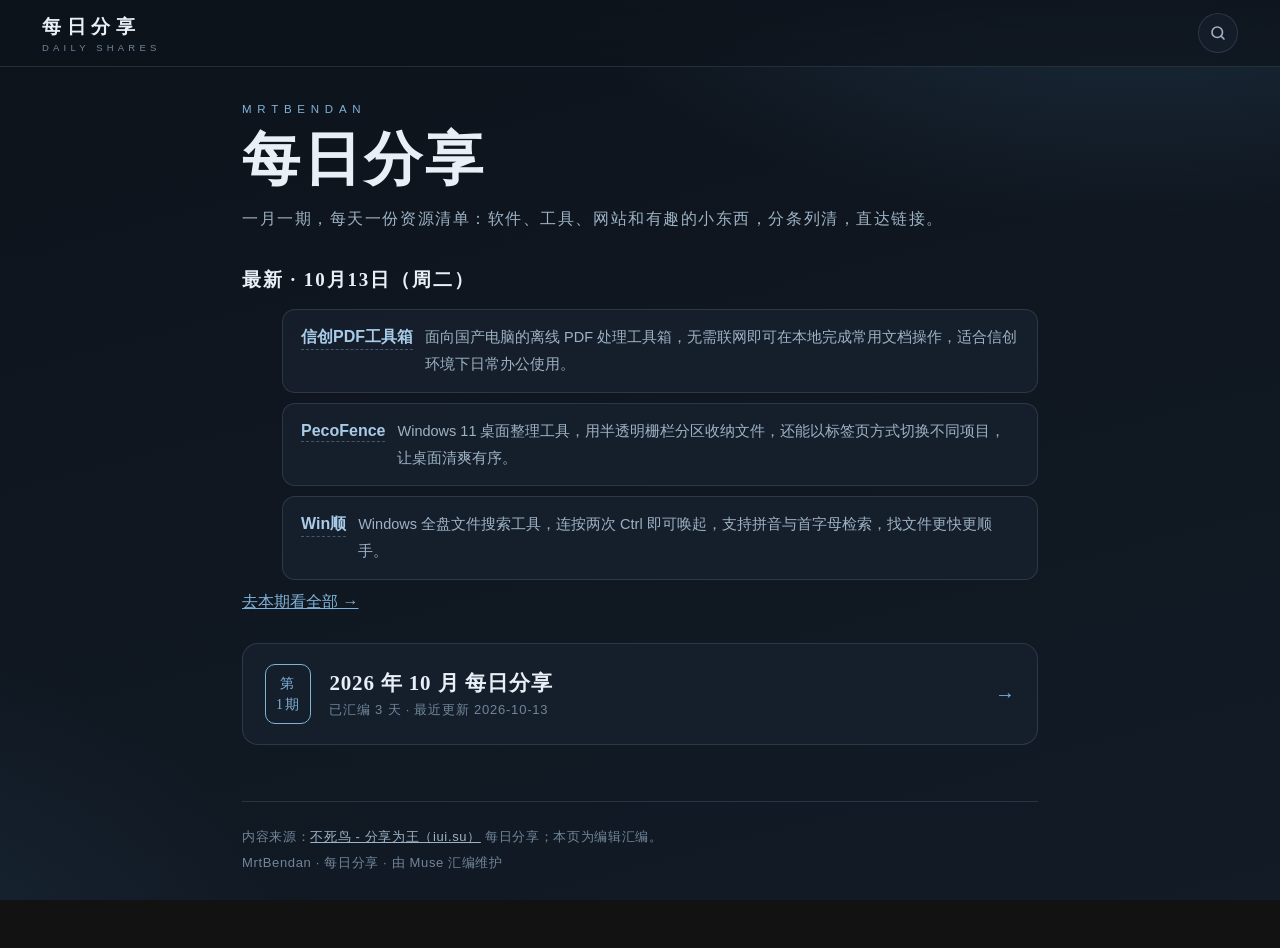
==== commit 8ca5fa53: "site: update index.html" ====
--- a/index.html
+++ b/index.html
@@ -29,10 +29,10 @@
   <p class="kicker">MrtBendan</p>
   <h1 class="title">每日分享</h1>
   <p class="sub">一月一期，每天一份资源清单：软件、工具、网站和有趣的小东西，分条列清，直达链接。</p>
-  <section class="latest"><h3>最新 · 10月12日（周一）</h3><ul class="items"><li><a class="name" href="https://tendedero.app/" target="_blank" rel="noopener">Tendedero截图</a><span class="desc">面向 macOS 14 及以上系统的截图工具，能把截好的图片像晾衣服一样悬挂展示，方便对照查看。</span></li>
-<li><a class="name" href="https://github.com/zanbinxu/shuting" target="_blank" rel="noopener">ShuTing阅读器</a><span class="desc">一款本地电子书阅读器，把听书朗读与版面重排结合起来，让本地书籍也能获得接近微信读书的阅读体验。</span></li>
-<li><a class="name" href="https://blynkai.app/cardify/" target="_blank" rel="noopener">Cardify错题本</a><span class="desc">iPhone 上的学习应用，可把拍照收集的错题整理成学习卡片，帮助学生随时翻看、巩固薄弱知识点。</span></li></ul><p style="margin-top:12px"><a href="/2026-10.html#d20261012" style="color:var(--accent)">去本期看全部 →</a></p></section>
-  <div class="issue-list"><a class="issue-card" href="/2026-10.html"><span class="issue-no">第<br>1期</span><span><h2>2026 年 10 月 每日分享</h2><p>已汇编 2 天 · 最近更新 2026-10-12</p></span><span class="go">→</span></a></div>
+  <section class="latest"><h3>最新 · 10月13日（周二）</h3><ul class="items"><li><a class="name" href="https://www.xcpdf.com/" target="_blank" rel="noopener">信创PDF工具箱</a><span class="desc">面向国产电脑的离线 PDF 处理工具箱，无需联网即可在本地完成常用文档操作，适合信创环境下日常办公使用。</span></li>
+<li><a class="name" href="https://pecofence.jiang.jp/zh-CN/" target="_blank" rel="noopener">PecoFence</a><span class="desc">Windows 11 桌面整理工具，用半透明栅栏分区收纳文件，还能以标签页方式切换不同项目，让桌面清爽有序。</span></li>
+<li><a class="name" href="https://github.com/LingCore/WinShun" target="_blank" rel="noopener">Win顺</a><span class="desc">Windows 全盘文件搜索工具，连按两次 Ctrl 即可唤起，支持拼音与首字母检索，找文件更快更顺手。</span></li></ul><p style="margin-top:12px"><a href="/2026-10.html#d20261013" style="color:var(--accent)">去本期看全部 →</a></p></section>
+  <div class="issue-list"><a class="issue-card" href="/2026-10.html"><span class="issue-no">第<br>1期</span><span><h2>2026 年 10 月 每日分享</h2><p>已汇编 3 天 · 最近更新 2026-10-13</p></span><span class="go">→</span></a></div>
   <footer>
     <p>内容来源：<a href="https://iui.su/" target="_blank" rel="noopener">不死鸟 - 分享为王（iui.su）</a> 每日分享；本页为编辑汇编。</p>
     <p>MrtBendan · 每日分享 · 由 Muse 汇编维护</p>
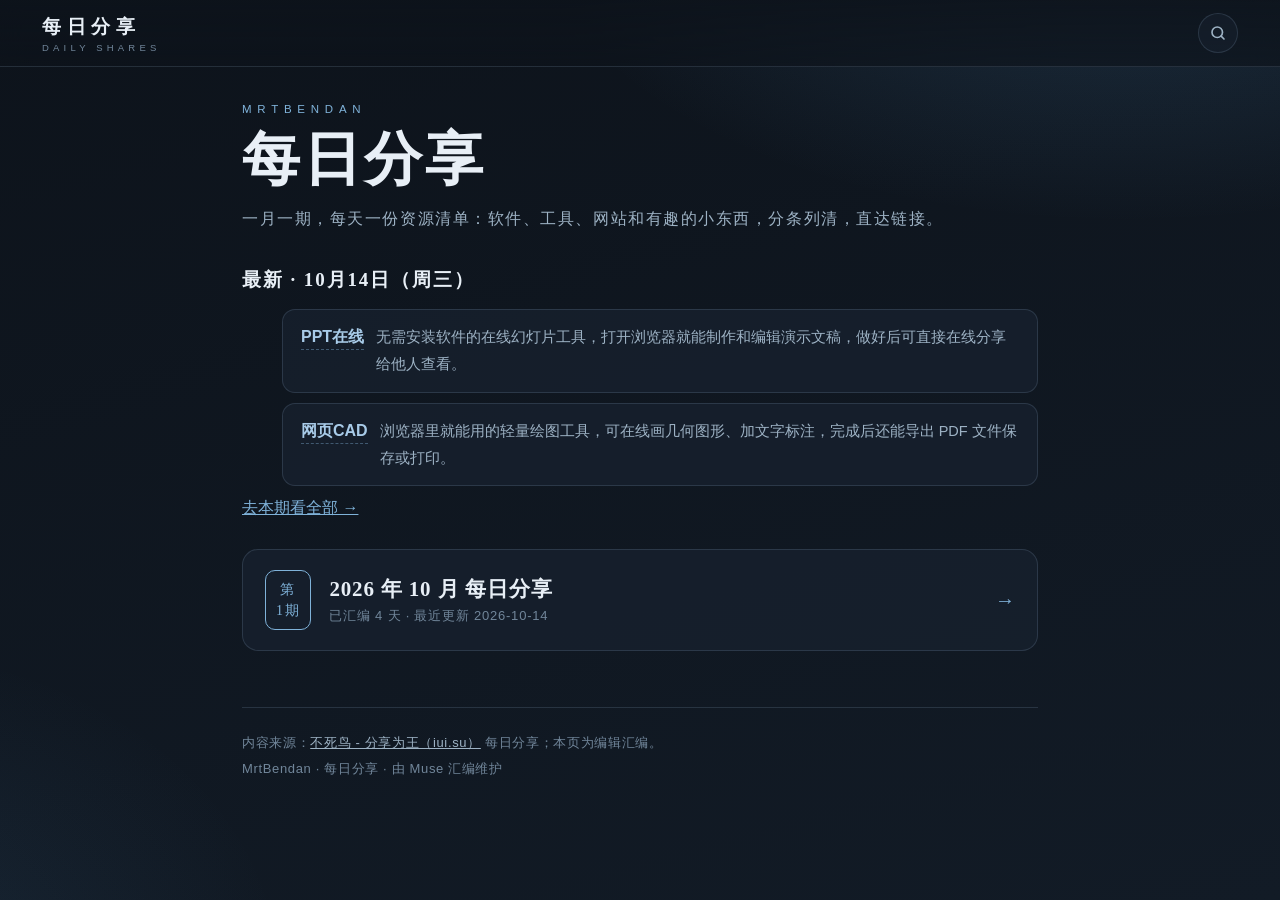
==== commit be36950a: "site: update index.html" ====
--- a/index.html
+++ b/index.html
@@ -29,10 +29,9 @@
   <p class="kicker">MrtBendan</p>
   <h1 class="title">每日分享</h1>
   <p class="sub">一月一期，每天一份资源清单：软件、工具、网站和有趣的小东西，分条列清，直达链接。</p>
-  <section class="latest"><h3>最新 · 10月13日（周二）</h3><ul class="items"><li><a class="name" href="https://www.xcpdf.com/" target="_blank" rel="noopener">信创PDF工具箱</a><span class="desc">面向国产电脑的离线 PDF 处理工具箱，无需联网即可在本地完成常用文档操作，适合信创环境下日常办公使用。</span></li>
-<li><a class="name" href="https://pecofence.jiang.jp/zh-CN/" target="_blank" rel="noopener">PecoFence</a><span class="desc">Windows 11 桌面整理工具，用半透明栅栏分区收纳文件，还能以标签页方式切换不同项目，让桌面清爽有序。</span></li>
-<li><a class="name" href="https://github.com/LingCore/WinShun" target="_blank" rel="noopener">Win顺</a><span class="desc">Windows 全盘文件搜索工具，连按两次 Ctrl 即可唤起，支持拼音与首字母检索，找文件更快更顺手。</span></li></ul><p style="margin-top:12px"><a href="/2026-10.html#d20261013" style="color:var(--accent)">去本期看全部 →</a></p></section>
-  <div class="issue-list"><a class="issue-card" href="/2026-10.html"><span class="issue-no">第<br>1期</span><span><h2>2026 年 10 月 每日分享</h2><p>已汇编 3 天 · 最近更新 2026-10-13</p></span><span class="go">→</span></a></div>
+  <section class="latest"><h3>最新 · 10月14日（周三）</h3><ul class="items"><li><a class="name" href="https://pptonline.co/" target="_blank" rel="noopener">PPT在线</a><span class="desc">无需安装软件的在线幻灯片工具，打开浏览器就能制作和编辑演示文稿，做好后可直接在线分享给他人查看。</span></li>
+<li><a class="name" href="https://kulmanlab.com/zh/" target="_blank" rel="noopener">网页CAD</a><span class="desc">浏览器里就能用的轻量绘图工具，可在线画几何图形、加文字标注，完成后还能导出 PDF 文件保存或打印。</span></li></ul><p style="margin-top:12px"><a href="/2026-10.html#d20261014" style="color:var(--accent)">去本期看全部 →</a></p></section>
+  <div class="issue-list"><a class="issue-card" href="/2026-10.html"><span class="issue-no">第<br>1期</span><span><h2>2026 年 10 月 每日分享</h2><p>已汇编 4 天 · 最近更新 2026-10-14</p></span><span class="go">→</span></a></div>
   <footer>
     <p>内容来源：<a href="https://iui.su/" target="_blank" rel="noopener">不死鸟 - 分享为王（iui.su）</a> 每日分享；本页为编辑汇编。</p>
     <p>MrtBendan · 每日分享 · 由 Muse 汇编维护</p>
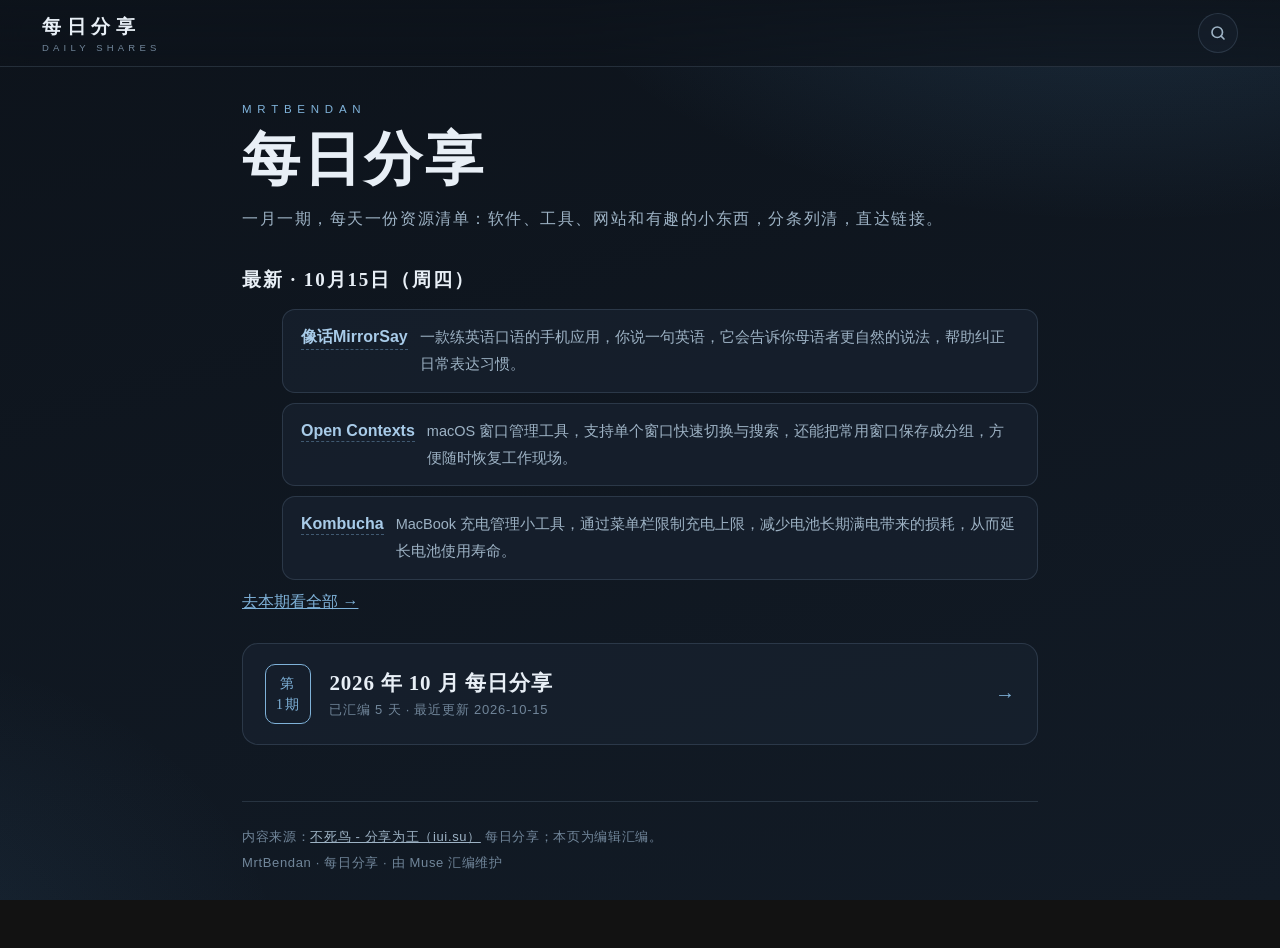
==== commit 459625e7: "site: update index.html" ====
--- a/index.html
+++ b/index.html
@@ -29,9 +29,10 @@
   <p class="kicker">MrtBendan</p>
   <h1 class="title">每日分享</h1>
   <p class="sub">一月一期，每天一份资源清单：软件、工具、网站和有趣的小东西，分条列清，直达链接。</p>
-  <section class="latest"><h3>最新 · 10月14日（周三）</h3><ul class="items"><li><a class="name" href="https://pptonline.co/" target="_blank" rel="noopener">PPT在线</a><span class="desc">无需安装软件的在线幻灯片工具，打开浏览器就能制作和编辑演示文稿，做好后可直接在线分享给他人查看。</span></li>
-<li><a class="name" href="https://kulmanlab.com/zh/" target="_blank" rel="noopener">网页CAD</a><span class="desc">浏览器里就能用的轻量绘图工具，可在线画几何图形、加文字标注，完成后还能导出 PDF 文件保存或打印。</span></li></ul><p style="margin-top:12px"><a href="/2026-10.html#d20261014" style="color:var(--accent)">去本期看全部 →</a></p></section>
-  <div class="issue-list"><a class="issue-card" href="/2026-10.html"><span class="issue-no">第<br>1期</span><span><h2>2026 年 10 月 每日分享</h2><p>已汇编 4 天 · 最近更新 2026-10-14</p></span><span class="go">→</span></a></div>
+  <section class="latest"><h3>最新 · 10月15日（周四）</h3><ul class="items"><li><a class="name" href="https://mirrorsay.com" target="_blank" rel="noopener">像话MirrorSay</a><span class="desc">一款练英语口语的手机应用，你说一句英语，它会告诉你母语者更自然的说法，帮助纠正日常表达习惯。</span></li>
+<li><a class="name" href="https://opencontexts.zshnb.com/zh/" target="_blank" rel="noopener">Open Contexts</a><span class="desc">macOS 窗口管理工具，支持单个窗口快速切换与搜索，还能把常用窗口保存成分组，方便随时恢复工作现场。</span></li>
+<li><a class="name" href="https://github.com/askuksov/kombucha" target="_blank" rel="noopener">Kombucha</a><span class="desc">MacBook 充电管理小工具，通过菜单栏限制充电上限，减少电池长期满电带来的损耗，从而延长电池使用寿命。</span></li></ul><p style="margin-top:12px"><a href="/2026-10.html#d20261015" style="color:var(--accent)">去本期看全部 →</a></p></section>
+  <div class="issue-list"><a class="issue-card" href="/2026-10.html"><span class="issue-no">第<br>1期</span><span><h2>2026 年 10 月 每日分享</h2><p>已汇编 5 天 · 最近更新 2026-10-15</p></span><span class="go">→</span></a></div>
   <footer>
     <p>内容来源：<a href="https://iui.su/" target="_blank" rel="noopener">不死鸟 - 分享为王（iui.su）</a> 每日分享；本页为编辑汇编。</p>
     <p>MrtBendan · 每日分享 · 由 Muse 汇编维护</p>
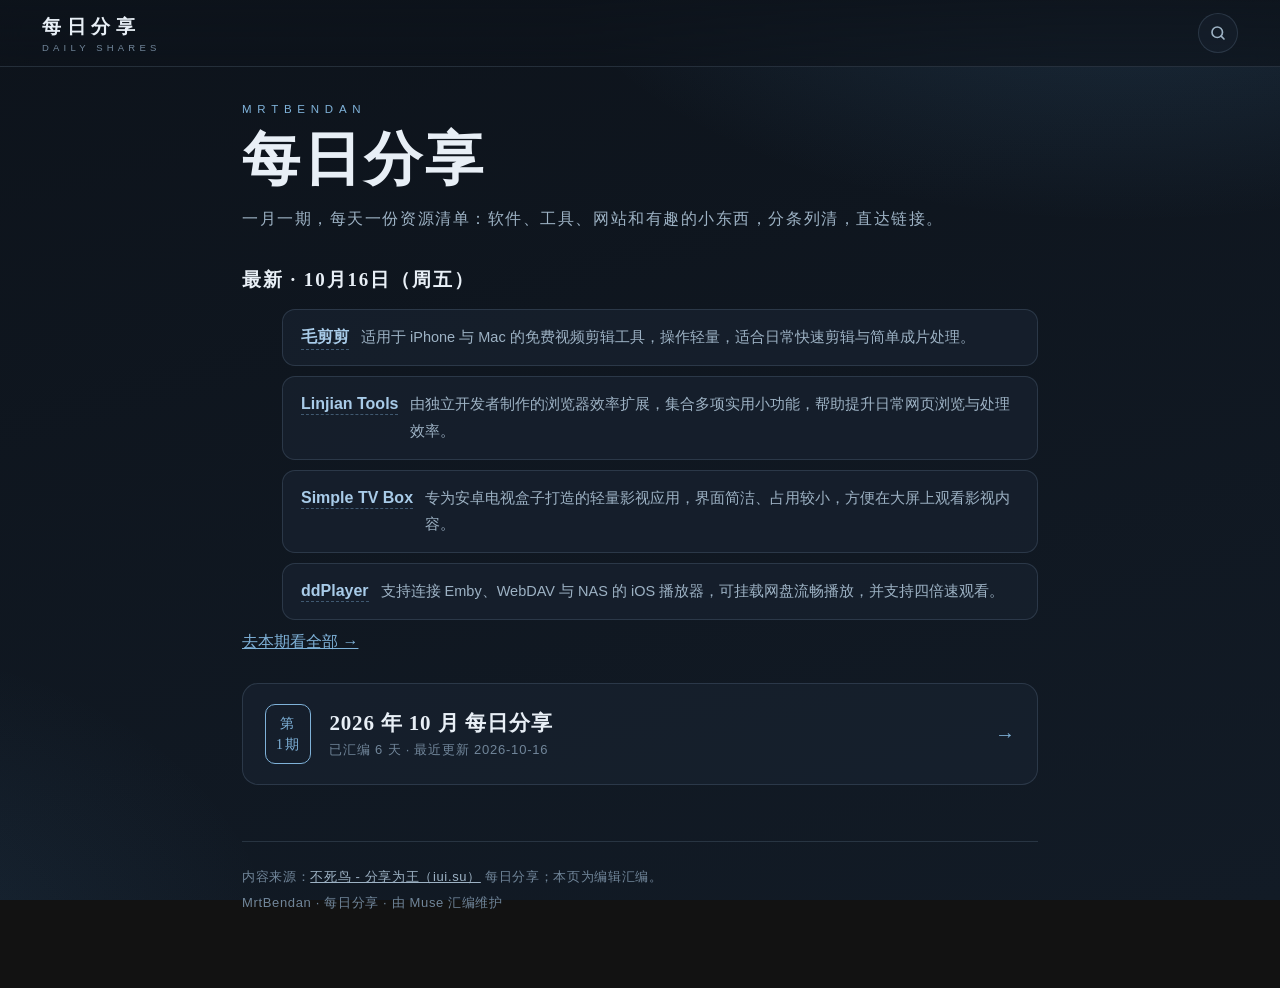
==== commit 08488942: "site: update index.html" ====
--- a/index.html
+++ b/index.html
@@ -29,10 +29,11 @@
   <p class="kicker">MrtBendan</p>
   <h1 class="title">每日分享</h1>
   <p class="sub">一月一期，每天一份资源清单：软件、工具、网站和有趣的小东西，分条列清，直达链接。</p>
-  <section class="latest"><h3>最新 · 10月15日（周四）</h3><ul class="items"><li><a class="name" href="https://mirrorsay.com" target="_blank" rel="noopener">像话MirrorSay</a><span class="desc">一款练英语口语的手机应用，你说一句英语，它会告诉你母语者更自然的说法，帮助纠正日常表达习惯。</span></li>
-<li><a class="name" href="https://opencontexts.zshnb.com/zh/" target="_blank" rel="noopener">Open Contexts</a><span class="desc">macOS 窗口管理工具，支持单个窗口快速切换与搜索，还能把常用窗口保存成分组，方便随时恢复工作现场。</span></li>
-<li><a class="name" href="https://github.com/askuksov/kombucha" target="_blank" rel="noopener">Kombucha</a><span class="desc">MacBook 充电管理小工具，通过菜单栏限制充电上限，减少电池长期满电带来的损耗，从而延长电池使用寿命。</span></li></ul><p style="margin-top:12px"><a href="/2026-10.html#d20261015" style="color:var(--accent)">去本期看全部 →</a></p></section>
-  <div class="issue-list"><a class="issue-card" href="/2026-10.html"><span class="issue-no">第<br>1期</span><span><h2>2026 年 10 月 每日分享</h2><p>已汇编 5 天 · 最近更新 2026-10-15</p></span><span class="go">→</span></a></div>
+  <section class="latest"><h3>最新 · 10月16日（周五）</h3><ul class="items"><li><a class="name" href="https://weili.app/apps/maocut/" target="_blank" rel="noopener">毛剪剪</a><span class="desc">适用于 iPhone 与 Mac 的免费视频剪辑工具，操作轻量，适合日常快速剪辑与简单成片处理。</span></li>
+<li><a class="name" href="https://linjianxiaoyutools.com/" target="_blank" rel="noopener">Linjian Tools</a><span class="desc">由独立开发者制作的浏览器效率扩展，集合多项实用小功能，帮助提升日常网页浏览与处理效率。</span></li>
+<li><a class="name" href="https://github.com/w1lli4m666-droid/Simple-TV-Box/releases" target="_blank" rel="noopener">Simple TV Box</a><span class="desc">专为安卓电视盒子打造的轻量影视应用，界面简洁、占用较小，方便在大屏上观看影视内容。</span></li>
+<li><a class="name" href="https://apps.apple.com/cn/app/ddplayer/id6810930763" target="_blank" rel="noopener">ddPlayer</a><span class="desc">支持连接 Emby、WebDAV 与 NAS 的 iOS 播放器，可挂载网盘流畅播放，并支持四倍速观看。</span></li></ul><p style="margin-top:12px"><a href="/2026-10.html#d20261016" style="color:var(--accent)">去本期看全部 →</a></p></section>
+  <div class="issue-list"><a class="issue-card" href="/2026-10.html"><span class="issue-no">第<br>1期</span><span><h2>2026 年 10 月 每日分享</h2><p>已汇编 6 天 · 最近更新 2026-10-16</p></span><span class="go">→</span></a></div>
   <footer>
     <p>内容来源：<a href="https://iui.su/" target="_blank" rel="noopener">不死鸟 - 分享为王（iui.su）</a> 每日分享；本页为编辑汇编。</p>
     <p>MrtBendan · 每日分享 · 由 Muse 汇编维护</p>
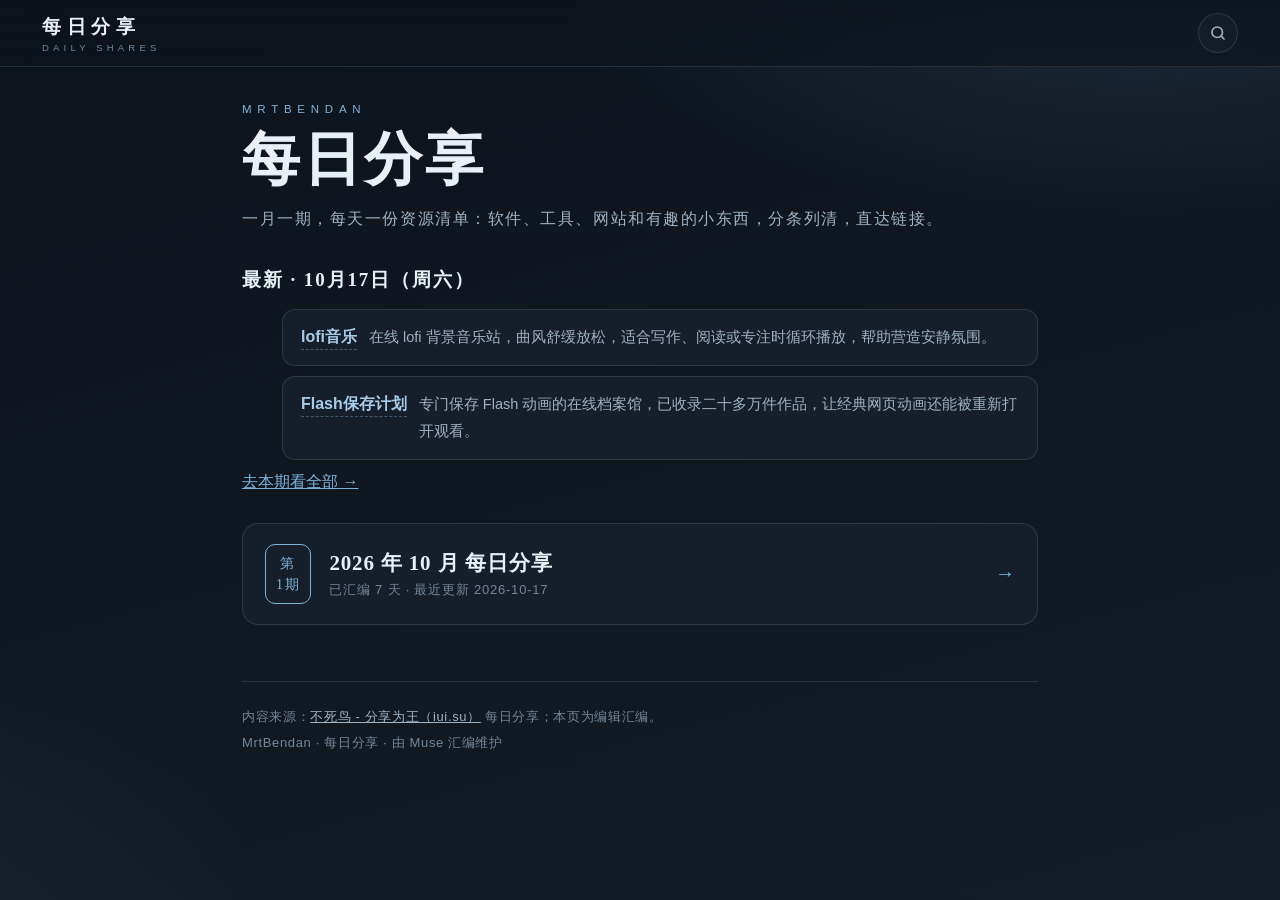
==== commit f3cc01e0: "site: update index.html" ====
--- a/index.html
+++ b/index.html
@@ -29,11 +29,9 @@
   <p class="kicker">MrtBendan</p>
   <h1 class="title">每日分享</h1>
   <p class="sub">一月一期，每天一份资源清单：软件、工具、网站和有趣的小东西，分条列清，直达链接。</p>
-  <section class="latest"><h3>最新 · 10月16日（周五）</h3><ul class="items"><li><a class="name" href="https://weili.app/apps/maocut/" target="_blank" rel="noopener">毛剪剪</a><span class="desc">适用于 iPhone 与 Mac 的免费视频剪辑工具，操作轻量，适合日常快速剪辑与简单成片处理。</span></li>
-<li><a class="name" href="https://linjianxiaoyutools.com/" target="_blank" rel="noopener">Linjian Tools</a><span class="desc">由独立开发者制作的浏览器效率扩展，集合多项实用小功能，帮助提升日常网页浏览与处理效率。</span></li>
-<li><a class="name" href="https://github.com/w1lli4m666-droid/Simple-TV-Box/releases" target="_blank" rel="noopener">Simple TV Box</a><span class="desc">专为安卓电视盒子打造的轻量影视应用，界面简洁、占用较小，方便在大屏上观看影视内容。</span></li>
-<li><a class="name" href="https://apps.apple.com/cn/app/ddplayer/id6810930763" target="_blank" rel="noopener">ddPlayer</a><span class="desc">支持连接 Emby、WebDAV 与 NAS 的 iOS 播放器，可挂载网盘流畅播放，并支持四倍速观看。</span></li></ul><p style="margin-top:12px"><a href="/2026-10.html#d20261016" style="color:var(--accent)">去本期看全部 →</a></p></section>
-  <div class="issue-list"><a class="issue-card" href="/2026-10.html"><span class="issue-no">第<br>1期</span><span><h2>2026 年 10 月 每日分享</h2><p>已汇编 6 天 · 最近更新 2026-10-16</p></span><span class="go">→</span></a></div>
+  <section class="latest"><h3>最新 · 10月17日（周六）</h3><ul class="items"><li><a class="name" href="https://lofi.icu/#30" target="_blank" rel="noopener">lofi音乐</a><span class="desc">在线 lofi 背景音乐站，曲风舒缓放松，适合写作、阅读或专注时循环播放，帮助营造安静氛围。</span></li>
+<li><a class="name" href="https://flash.homes/" target="_blank" rel="noopener">Flash保存计划</a><span class="desc">专门保存 Flash 动画的在线档案馆，已收录二十多万件作品，让经典网页动画还能被重新打开观看。</span></li></ul><p style="margin-top:12px"><a href="/2026-10.html#d20261017" style="color:var(--accent)">去本期看全部 →</a></p></section>
+  <div class="issue-list"><a class="issue-card" href="/2026-10.html"><span class="issue-no">第<br>1期</span><span><h2>2026 年 10 月 每日分享</h2><p>已汇编 7 天 · 最近更新 2026-10-17</p></span><span class="go">→</span></a></div>
   <footer>
     <p>内容来源：<a href="https://iui.su/" target="_blank" rel="noopener">不死鸟 - 分享为王（iui.su）</a> 每日分享；本页为编辑汇编。</p>
     <p>MrtBendan · 每日分享 · 由 Muse 汇编维护</p>
